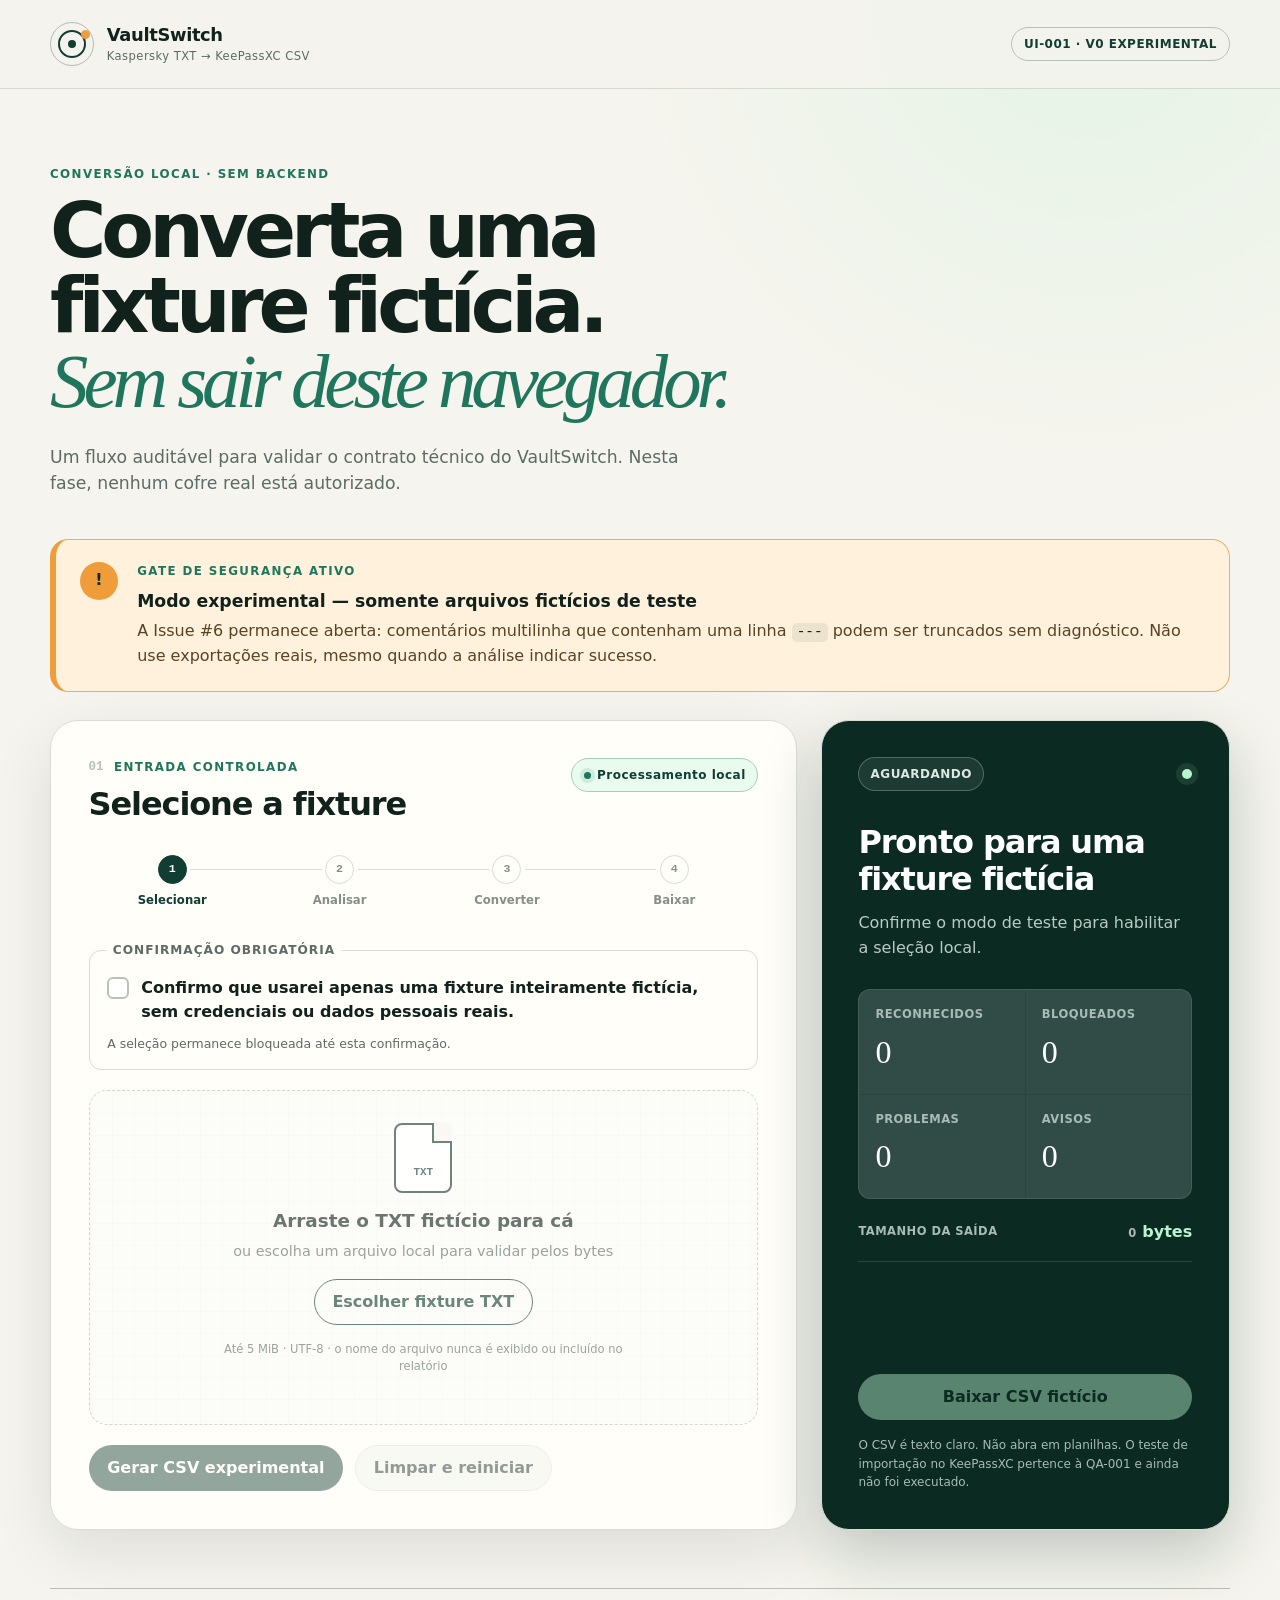
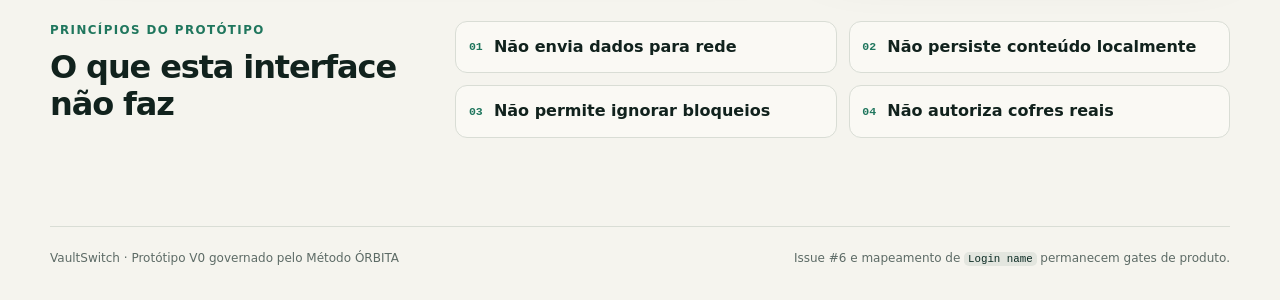
==== index.html @ 9b0e4381 "feat: implementa interface local experimental" ====
<!doctype html>
<html lang="pt-BR">
  <head>
    <meta charset="utf-8">
    <meta name="viewport" content="width=device-width, initial-scale=1">
    <meta
      http-equiv="Content-Security-Policy"
      content="default-src 'self'; script-src 'self'; style-src 'self'; connect-src 'none'; img-src 'none'; font-src 'none'; object-src 'none'; media-src 'none'; frame-src 'none'; base-uri 'none'; form-action 'none'"
    >
    <meta name="color-scheme" content="light">
    <title>VaultSwitch — conversão local experimental</title>
    <link rel="stylesheet" href="assets/css/style.css">
    <script defer src="assets/js/kaspersky-parser.js"></script>
    <script defer src="assets/js/keepassxc-csv.js"></script>
    <script defer src="assets/js/app.js"></script>
  </head>
  <body>
    <a class="skip-link" href="#conteudo">Ir para o conteúdo</a>

    <header class="site-header">
      <div class="header-inner">
        <a class="brand" href="#conteudo" aria-label="VaultSwitch, início">
          <span class="brand-mark" aria-hidden="true"><span></span></span>
          <span class="brand-copy">
            <strong>VaultSwitch</strong>
            <small>Kaspersky TXT → KeePassXC CSV</small>
          </span>
        </a>
        <span class="version-pill">UI-001 · V0 experimental</span>
      </div>
    </header>

    <main id="conteudo" class="page-shell">
      <section class="hero" aria-labelledby="page-title">
        <div class="eyebrow">Conversão local · sem backend</div>
        <h1 id="page-title">Converta uma fixture fictícia.<br><em>Sem sair deste navegador.</em></h1>
        <p>
          Um fluxo auditável para validar o contrato técnico do VaultSwitch. Nesta fase,
          nenhum cofre real está autorizado.
        </p>
      </section>

      <section class="critical-notice" aria-labelledby="critical-title">
        <div class="notice-icon" aria-hidden="true">!</div>
        <div>
          <p class="notice-kicker">Gate de segurança ativo</p>
          <h2 id="critical-title">Modo experimental — somente arquivos fictícios de teste</h2>
          <p>
            A Issue #6 permanece aberta: comentários multilinha que contenham uma linha
            <code>---</code> podem ser truncados sem diagnóstico. Não use exportações reais,
            mesmo quando a análise indicar sucesso.
          </p>
        </div>
      </section>

      <div class="workspace-grid">
        <section id="workflow-panel" class="panel workflow-panel" aria-labelledby="workflow-title" aria-busy="false">
          <div class="panel-heading">
            <div>
              <span class="section-number">01</span>
              <p class="panel-kicker">Entrada controlada</p>
              <h2 id="workflow-title">Selecione a fixture</h2>
            </div>
            <span class="local-chip"><span aria-hidden="true"></span>Processamento local</span>
          </div>

          <ol class="step-list" aria-label="Etapas do fluxo experimental">
            <li class="is-current"><span>1</span>Selecionar</li>
            <li><span>2</span>Analisar</li>
            <li><span>3</span>Converter</li>
            <li><span>4</span>Baixar</li>
          </ol>

          <fieldset class="consent-box">
            <legend>Confirmação obrigatória</legend>
            <label class="check-row" for="fictional-confirmation">
              <input id="fictional-confirmation" type="checkbox">
              <span class="custom-check" aria-hidden="true"></span>
              <span>
                Confirmo que usarei apenas uma fixture inteiramente fictícia,
                sem credenciais ou dados pessoais reais.
              </span>
            </label>
            <p id="consent-feedback" class="field-help" aria-live="polite">
              A seleção permanece bloqueada até esta confirmação.
            </p>
          </fieldset>

          <div id="drop-zone" class="drop-zone">
            <input
              id="source-file"
              class="visually-hidden"
              type="file"
              accept=".txt,text/plain"
              aria-describedby="file-help"
              disabled
            >
            <div class="file-glyph" aria-hidden="true"><span>TXT</span></div>
            <h3>Arraste o TXT fictício para cá</h3>
            <p>ou escolha um arquivo local para validar pelos bytes</p>
            <label class="button button-secondary" for="source-file">Escolher fixture TXT</label>
            <p id="file-help" class="field-help">
              Até 5 MiB · UTF-8 · o nome do arquivo nunca é exibido ou incluído no relatório
            </p>
          </div>

          <div class="action-row">
            <button id="convert-action" class="button button-primary" type="button" disabled>
              Gerar CSV experimental
            </button>
            <button id="reset-action" class="button button-quiet" type="button" disabled>
              Limpar e reiniciar
            </button>
          </div>
        </section>

        <aside class="panel status-panel" aria-labelledby="status-heading">
          <div class="status-topline">
            <span id="status-badge" class="status-badge status-idle">Aguardando</span>
            <span class="pulse" aria-hidden="true"></span>
          </div>
          <div class="status-copy" role="status" aria-live="polite" aria-atomic="true">
            <h2 id="status-heading">Pronto para uma fixture fictícia</h2>
            <p id="status-message">Confirme o modo de teste para habilitar a seleção local.</p>
          </div>

          <dl class="metrics" aria-label="Contagens estruturais seguras">
            <div>
              <dt>Reconhecidos</dt>
              <dd id="metric-recognized">0</dd>
            </div>
            <div>
              <dt>Bloqueados</dt>
              <dd id="metric-blocked">0</dd>
            </div>
            <div>
              <dt>Problemas</dt>
              <dd id="metric-problems">0</dd>
            </div>
            <div>
              <dt>Avisos</dt>
              <dd id="metric-warnings">0</dd>
            </div>
          </dl>

          <div class="output-summary">
            <span>Tamanho da saída</span>
            <strong><span id="metric-output">0</span> bytes</strong>
          </div>

          <a
            id="download-action"
            class="button button-download is-disabled"
            download="vaultswitch-fixture.csv"
            aria-disabled="true"
            tabindex="-1"
          >
            Baixar CSV fictício
          </a>
          <p class="download-warning">
            O CSV é texto claro. Não abra em planilhas. O teste de importação no KeePassXC
            pertence à QA-001 e ainda não foi executado.
          </p>
        </aside>
      </div>

      <section id="report-panel" class="panel report-panel" aria-labelledby="report-title" hidden>
        <div class="panel-heading report-heading">
          <div>
            <span class="section-number">02</span>
            <p class="panel-kicker">Diagnóstico por whitelist</p>
            <h2 id="report-title">Relatório técnico seguro</h2>
          </div>
          <span class="safe-chip">Sem valores do cofre</span>
        </div>

        <div class="report-grid">
          <div>
            <h3>Diagnósticos estruturais</h3>
            <ul id="diagnostic-list" class="diagnostic-list"></ul>
          </div>
          <div class="copy-area">
            <label for="report-text">Texto permitido para suporte</label>
            <textarea id="report-text" rows="12" readonly spellcheck="false"></textarea>
            <button id="copy-report-action" class="button button-secondary" type="button" disabled>
              Copiar relatório seguro
            </button>
            <p id="copy-feedback" class="field-help" aria-live="polite"></p>
            <p class="manual-copy-hint">
              Se a cópia automática falhar em <code>file://</code>, o texto será selecionado
              para você copiar manualmente.
            </p>
          </div>
        </div>
      </section>

      <section class="security-strip" aria-labelledby="security-title">
        <div>
          <p class="panel-kicker">Princípios do protótipo</p>
          <h2 id="security-title">O que esta interface não faz</h2>
        </div>
        <ul>
          <li><span aria-hidden="true">01</span>Não envia dados para rede</li>
          <li><span aria-hidden="true">02</span>Não persiste conteúdo localmente</li>
          <li><span aria-hidden="true">03</span>Não permite ignorar bloqueios</li>
          <li><span aria-hidden="true">04</span>Não autoriza cofres reais</li>
        </ul>
      </section>
    </main>

    <footer class="site-footer">
      <p>VaultSwitch · Protótipo V0 governado pelo Método ÓRBITA</p>
      <p>Issue #6 e mapeamento de <code>Login name</code> permanecem gates de produto.</p>
    </footer>
  </body>
</html>
---- assets/css/style.css ----
:root {
  --ink: #11221d;
  --muted: #5d6b66;
  --paper: #f5f4ee;
  --surface: #fffef9;
  --line: #d9ddd5;
  --line-strong: #b9c2b9;
  --forest: #123d32;
  --forest-deep: #0a2a22;
  --mint: #b9f3d0;
  --mint-strong: #1f765d;
  --amber: #ef9d3a;
  --amber-soft: #fff1dc;
  --danger: #ae3f32;
  --danger-soft: #fff0ed;
  --shadow: 0 20px 60px rgba(17, 34, 29, 0.1);
  --radius-lg: 28px;
  --radius-md: 18px;
  --radius-sm: 12px;
  color-scheme: light;
  font-family: "Segoe UI", Inter, system-ui, -apple-system, BlinkMacSystemFont, sans-serif;
  font-synthesis: none;
}

* {
  box-sizing: border-box;
}

html {
  min-width: 320px;
  scroll-behavior: smooth;
}

body {
  margin: 0;
  min-width: 320px;
  background:
    radial-gradient(circle at 85% 0%, rgba(185, 243, 208, 0.28), transparent 28rem),
    var(--paper);
  color: var(--ink);
  line-height: 1.55;
}

button,
input,
textarea {
  font: inherit;
}

button,
label,
a {
  -webkit-tap-highlight-color: transparent;
}

code {
  border-radius: 5px;
  background: rgba(18, 61, 50, 0.08);
  padding: 0.1em 0.35em;
  color: var(--forest-deep);
  font-family: "Cascadia Mono", Consolas, monospace;
  font-size: 0.9em;
}

.skip-link {
  position: fixed;
  top: 0.75rem;
  left: 0.75rem;
  z-index: 100;
  transform: translateY(-180%);
  border-radius: 8px;
  background: var(--ink);
  padding: 0.65rem 1rem;
  color: white;
}

.skip-link:focus {
  transform: translateY(0);
}

:focus-visible {
  outline: 3px solid var(--amber);
  outline-offset: 3px;
}

.site-header {
  border-bottom: 1px solid rgba(18, 61, 50, 0.14);
  background: rgba(245, 244, 238, 0.92);
}

.header-inner,
.page-shell,
.site-footer {
  width: min(1180px, calc(100% - 48px));
  margin-inline: auto;
}

.header-inner {
  display: flex;
  min-height: 88px;
  align-items: center;
  justify-content: space-between;
  gap: 1.5rem;
}

.brand {
  display: inline-flex;
  align-items: center;
  gap: 0.8rem;
  color: inherit;
  text-decoration: none;
}

.brand-mark {
  position: relative;
  display: grid;
  width: 44px;
  height: 44px;
  place-items: center;
  border: 1px solid rgba(18, 61, 50, 0.3);
  border-radius: 50%;
}

.brand-mark::before,
.brand-mark::after {
  position: absolute;
  content: "";
  border: 2px solid var(--forest);
  border-radius: 50%;
}

.brand-mark::before {
  width: 24px;
  height: 24px;
}

.brand-mark::after {
  width: 5px;
  height: 5px;
  transform: translate(13px, -10px);
  background: var(--amber);
  border-color: var(--amber);
}

.brand-mark span {
  width: 8px;
  height: 8px;
  border-radius: 50%;
  background: var(--forest);
}

.brand-copy {
  display: grid;
  line-height: 1.15;
}

.brand-copy strong {
  font-size: 1.12rem;
  letter-spacing: -0.02em;
}

.brand-copy small {
  margin-top: 0.25rem;
  color: var(--muted);
  font-size: 0.72rem;
  letter-spacing: 0.04em;
}

.version-pill,
.local-chip,
.safe-chip,
.status-badge {
  display: inline-flex;
  align-items: center;
  width: fit-content;
  border-radius: 999px;
  font-size: 0.75rem;
  font-weight: 700;
  letter-spacing: 0.04em;
}

.version-pill {
  border: 1px solid var(--line-strong);
  padding: 0.45rem 0.75rem;
  color: var(--forest);
  text-transform: uppercase;
}

.page-shell {
  padding-block: 76px 88px;
}

.hero {
  max-width: 820px;
  margin-bottom: 42px;
}

.eyebrow,
.panel-kicker,
.notice-kicker {
  margin: 0 0 0.6rem;
  color: var(--mint-strong);
  font-size: 0.74rem;
  font-weight: 800;
  letter-spacing: 0.12em;
  text-transform: uppercase;
}

.hero h1 {
  margin: 0;
  font-size: clamp(2.65rem, 6vw, 5.3rem);
  font-weight: 650;
  letter-spacing: -0.065em;
  line-height: 0.98;
}

.hero h1 em {
  color: var(--mint-strong);
  font-family: Georgia, "Times New Roman", serif;
  font-weight: 400;
}

.hero > p {
  max-width: 660px;
  margin: 1.5rem 0 0;
  color: var(--muted);
  font-size: 1.08rem;
}

.critical-notice {
  display: grid;
  grid-template-columns: auto 1fr;
  gap: 1.2rem;
  align-items: start;
  margin-bottom: 28px;
  border: 1px solid #e3b16d;
  border-left: 6px solid var(--amber);
  border-radius: var(--radius-md);
  background: var(--amber-soft);
  padding: 1.35rem 1.5rem;
}

.notice-icon {
  display: grid;
  width: 38px;
  height: 38px;
  place-items: center;
  border-radius: 50%;
  background: var(--amber);
  color: var(--forest-deep);
  font-weight: 900;
}

.critical-notice h2 {
  margin: 0;
  font-size: 1.08rem;
  line-height: 1.3;
}

.critical-notice p:last-child {
  margin: 0.45rem 0 0;
  color: #594327;
}

.workspace-grid {
  display: grid;
  grid-template-columns: minmax(0, 1.55fr) minmax(320px, 0.85fr);
  gap: 24px;
  align-items: stretch;
}

.panel {
  border: 1px solid var(--line);
  border-radius: var(--radius-lg);
  background: var(--surface);
  box-shadow: var(--shadow);
}

.workflow-panel,
.report-panel {
  padding: clamp(1.4rem, 4vw, 2.35rem);
}

.panel-heading {
  display: flex;
  align-items: start;
  justify-content: space-between;
  gap: 1rem;
}

.section-number {
  float: left;
  margin-right: 0.65rem;
  color: var(--line-strong);
  font-family: "Cascadia Mono", Consolas, monospace;
  font-size: 0.78rem;
  font-weight: 700;
}

.panel-heading h2,
.status-panel h2,
.security-strip h2 {
  margin: 0;
  font-size: clamp(1.45rem, 3vw, 2rem);
  letter-spacing: -0.035em;
  line-height: 1.15;
}

.local-chip,
.safe-chip {
  flex: 0 0 auto;
  border: 1px solid #a4cfb5;
  background: #e9faef;
  padding: 0.42rem 0.7rem;
  color: var(--forest);
}

.local-chip span {
  width: 7px;
  height: 7px;
  margin-right: 0.4rem;
  border-radius: 50%;
  background: var(--mint-strong);
  box-shadow: 0 0 0 4px rgba(31, 118, 93, 0.12);
}

.step-list {
  display: grid;
  grid-template-columns: repeat(4, 1fr);
  margin: 2rem 0;
  padding: 0;
  counter-reset: steps;
  list-style: none;
}

.step-list li {
  position: relative;
  display: grid;
  gap: 0.42rem;
  color: #839089;
  font-size: 0.73rem;
  font-weight: 700;
  text-align: center;
}

.step-list li:not(:last-child)::after {
  position: absolute;
  top: 14px;
  left: calc(50% + 18px);
  width: calc(100% - 36px);
  height: 1px;
  background: var(--line);
  content: "";
}

.step-list span {
  z-index: 1;
  display: grid;
  width: 29px;
  height: 29px;
  margin-inline: auto;
  place-items: center;
  border: 1px solid var(--line);
  border-radius: 50%;
  background: var(--surface);
  font-family: "Cascadia Mono", Consolas, monospace;
}

.step-list .is-current {
  color: var(--forest);
}

.step-list .is-current span {
  border-color: var(--forest);
  background: var(--forest);
  color: white;
}

.consent-box {
  margin: 0 0 1.25rem;
  border: 1px solid var(--line);
  border-radius: var(--radius-sm);
  padding: 1rem 1.1rem;
}

.consent-box legend {
  padding-inline: 0.35rem;
  color: var(--muted);
  font-size: 0.76rem;
  font-weight: 800;
  letter-spacing: 0.08em;
  text-transform: uppercase;
}

.check-row {
  display: grid;
  grid-template-columns: auto 1fr;
  gap: 0.75rem;
  align-items: start;
  cursor: pointer;
  font-weight: 650;
}

.check-row input {
  position: absolute;
  width: 1px;
  height: 1px;
  overflow: hidden;
  opacity: 0;
}

.custom-check {
  display: grid;
  width: 22px;
  height: 22px;
  margin-top: 0.1rem;
  place-items: center;
  border: 2px solid var(--line-strong);
  border-radius: 6px;
  background: white;
}

.check-row input:checked + .custom-check {
  border-color: var(--forest);
  background: var(--forest);
}

.check-row input:checked + .custom-check::after {
  width: 8px;
  height: 4px;
  transform: translateY(-1px) rotate(-45deg);
  border-bottom: 2px solid white;
  border-left: 2px solid white;
  content: "";
}

.check-row input:focus-visible + .custom-check {
  outline: 3px solid var(--amber);
  outline-offset: 3px;
}

.field-help {
  margin: 0.55rem 0 0;
  color: var(--muted);
  font-size: 0.78rem;
}

.drop-zone {
  display: grid;
  min-height: 285px;
  place-items: center;
  align-content: center;
  border: 1.5px dashed var(--line-strong);
  border-radius: var(--radius-md);
  background:
    linear-gradient(rgba(18, 61, 50, 0.025) 1px, transparent 1px),
    linear-gradient(90deg, rgba(18, 61, 50, 0.025) 1px, transparent 1px),
    #fbfcf8;
  background-size: 22px 22px;
  padding: 2rem;
  text-align: center;
  transition: border-color 160ms ease, background-color 160ms ease, transform 160ms ease;
}

.drop-zone:not(.is-enabled) {
  opacity: 0.62;
}

.drop-zone.is-enabled {
  border-color: #77a98d;
}

.drop-zone.is-dragging {
  transform: translateY(-2px);
  border-color: var(--mint-strong);
  background-color: #edfbf2;
}

.drop-zone h3 {
  margin: 0.85rem 0 0;
  font-size: 1.15rem;
}

.drop-zone > p {
  margin: 0.3rem 0 1rem;
  color: var(--muted);
  font-size: 0.9rem;
}

.drop-zone .field-help {
  max-width: 440px;
  margin-top: 1rem;
  font-size: 0.72rem;
}

.file-glyph {
  position: relative;
  display: grid;
  width: 58px;
  height: 70px;
  place-items: end center;
  border: 2px solid var(--forest);
  border-radius: 8px;
  background: white;
  padding-bottom: 0.65rem;
  color: var(--forest);
  font-family: "Cascadia Mono", Consolas, monospace;
  font-size: 0.68rem;
  font-weight: 800;
}

.file-glyph::before {
  position: absolute;
  top: -2px;
  right: -2px;
  width: 18px;
  height: 18px;
  border-bottom: 2px solid var(--forest);
  border-left: 2px solid var(--forest);
  background: var(--paper);
  content: "";
}

.action-row {
  display: flex;
  flex-wrap: wrap;
  gap: 0.75rem;
  margin-top: 1.25rem;
}

.button {
  display: inline-flex;
  min-height: 46px;
  align-items: center;
  justify-content: center;
  border: 1px solid transparent;
  border-radius: 999px;
  padding: 0.72rem 1.1rem;
  font-weight: 750;
  line-height: 1;
  text-align: center;
  text-decoration: none;
  cursor: pointer;
  transition: transform 140ms ease, background-color 140ms ease, border-color 140ms ease;
}

.button:hover:not(:disabled):not(.is-disabled) {
  transform: translateY(-1px);
}

.button:disabled,
.button.is-disabled {
  cursor: not-allowed;
  opacity: 0.45;
}

.button-primary {
  background: var(--forest);
  color: white;
}

.button-secondary {
  border-color: var(--forest);
  background: transparent;
  color: var(--forest);
}

.button-quiet {
  border-color: var(--line);
  background: #f2f4ef;
  color: var(--ink);
}

.status-panel {
  display: flex;
  min-height: 100%;
  flex-direction: column;
  overflow: hidden;
  background: var(--forest-deep);
  padding: clamp(1.5rem, 4vw, 2.3rem);
  color: white;
  box-shadow: 0 24px 60px rgba(10, 42, 34, 0.22);
}

.status-topline {
  display: flex;
  align-items: center;
  justify-content: space-between;
  gap: 1rem;
}

.status-badge {
  border: 1px solid rgba(255, 255, 255, 0.24);
  background: rgba(255, 255, 255, 0.08);
  padding: 0.4rem 0.7rem;
  color: #dce9e3;
  text-transform: uppercase;
}

.status-reading,
.status-parsed,
.status-ready {
  border-color: rgba(185, 243, 208, 0.44);
  background: rgba(185, 243, 208, 0.12);
  color: var(--mint);
}

.status-blocked {
  border-color: rgba(255, 189, 177, 0.5);
  background: rgba(174, 63, 50, 0.28);
  color: #ffd2ca;
}

.pulse {
  width: 10px;
  height: 10px;
  border-radius: 50%;
  background: var(--mint);
  box-shadow: 0 0 0 6px rgba(185, 243, 208, 0.1);
}

.status-copy {
  margin: 2.1rem 0 1.8rem;
}

.status-copy h2 {
  color: white;
}

.status-copy p {
  margin: 0.8rem 0 0;
  color: #b9cbc4;
}

.metrics {
  display: grid;
  grid-template-columns: repeat(2, 1fr);
  gap: 1px;
  overflow: hidden;
  margin: 0;
  border: 1px solid rgba(255, 255, 255, 0.13);
  border-radius: var(--radius-sm);
  background: rgba(255, 255, 255, 0.13);
}

.metrics > div {
  background: rgba(255, 255, 255, 0.04);
  padding: 1rem;
}

.metrics dt,
.output-summary span {
  color: #a8bbb4;
  font-size: 0.72rem;
  font-weight: 700;
  letter-spacing: 0.04em;
  text-transform: uppercase;
}

.metrics dd {
  margin: 0.25rem 0 0;
  font-family: Georgia, "Times New Roman", serif;
  font-size: 2rem;
}

.output-summary {
  display: flex;
  align-items: center;
  justify-content: space-between;
  gap: 1rem;
  margin: 1rem 0 1.4rem;
  border-bottom: 1px solid rgba(255, 255, 255, 0.13);
  padding: 0.3rem 0 1rem;
}

.output-summary strong {
  color: var(--mint);
}

.button-download {
  width: 100%;
  margin-top: auto;
  background: var(--mint);
  color: var(--forest-deep);
}

.download-warning {
  margin: 1rem 0 0;
  color: #a8bbb4;
  font-size: 0.75rem;
}

.report-panel {
  margin-top: 24px;
}

.report-panel[hidden] {
  display: none;
}

.report-heading {
  border-bottom: 1px solid var(--line);
  padding-bottom: 1.4rem;
}

.report-grid {
  display: grid;
  grid-template-columns: minmax(0, 0.9fr) minmax(360px, 1.1fr);
  gap: 2rem;
  padding-top: 1.5rem;
}

.report-grid h3,
.copy-area label {
  display: block;
  margin: 0 0 0.9rem;
  font-size: 0.85rem;
  font-weight: 800;
  letter-spacing: 0.04em;
  text-transform: uppercase;
}

.diagnostic-list {
  display: grid;
  gap: 0.65rem;
  margin: 0;
  padding: 0;
  list-style: none;
}

.diagnostic-item {
  display: grid;
  gap: 0.35rem;
  border-left: 3px solid var(--line-strong);
  background: #f3f5f1;
  padding: 0.8rem 0.9rem;
  font-size: 0.82rem;
}

.diagnostic-item code {
  width: fit-content;
  font-weight: 800;
}

.diagnostic-error {
  border-left-color: var(--danger);
  background: var(--danger-soft);
}

.diagnostic-warning {
  border-left-color: var(--amber);
  background: var(--amber-soft);
}

.copy-area textarea {
  display: block;
  width: 100%;
  resize: vertical;
  border: 1px solid var(--line-strong);
  border-radius: var(--radius-sm);
  background: #f7f8f5;
  padding: 1rem;
  color: var(--ink);
  font-family: "Cascadia Mono", Consolas, monospace;
  font-size: 0.78rem;
  line-height: 1.5;
}

.copy-area .button {
  margin-top: 0.9rem;
}

.manual-copy-hint {
  margin: 0.8rem 0 0;
  color: var(--muted);
  font-size: 0.76rem;
}

.security-strip {
  display: grid;
  grid-template-columns: minmax(220px, 0.65fr) minmax(0, 1.35fr);
  gap: 2rem;
  align-items: start;
  margin-top: 58px;
  border-top: 1px solid var(--line-strong);
  padding-top: 2rem;
}

.security-strip ul {
  display: grid;
  grid-template-columns: repeat(2, 1fr);
  gap: 0.75rem;
  margin: 0;
  padding: 0;
  list-style: none;
}

.security-strip li {
  display: flex;
  align-items: center;
  gap: 0.7rem;
  border: 1px solid var(--line);
  border-radius: var(--radius-sm);
  background: rgba(255, 254, 249, 0.55);
  padding: 0.8rem;
  font-weight: 650;
}

.security-strip li span {
  color: var(--mint-strong);
  font-family: "Cascadia Mono", Consolas, monospace;
  font-size: 0.72rem;
  font-weight: 800;
}

.site-footer {
  display: flex;
  justify-content: space-between;
  gap: 1.5rem;
  border-top: 1px solid var(--line);
  padding-block: 1.4rem 2rem;
  color: var(--muted);
  font-size: 0.75rem;
}

.site-footer p {
  margin: 0;
}

.visually-hidden {
  position: absolute !important;
  width: 1px !important;
  height: 1px !important;
  overflow: hidden !important;
  clip: rect(0 0 0 0) !important;
  clip-path: inset(50%) !important;
  white-space: nowrap !important;
}

@media (max-width: 900px) {
  .workspace-grid,
  .report-grid,
  .security-strip {
    grid-template-columns: 1fr;
  }

  .status-panel {
    min-height: 520px;
  }

  .security-strip ul {
    grid-template-columns: repeat(2, 1fr);
  }
}

@media (max-width: 600px) {
  .header-inner,
  .page-shell,
  .site-footer {
    width: min(100% - 28px, 1180px);
  }

  .header-inner {
    min-height: 76px;
  }

  .brand-copy small,
  .version-pill {
    display: none;
  }

  .page-shell {
    padding-block: 48px 64px;
  }

  .hero h1 {
    font-size: clamp(2.5rem, 13vw, 4rem);
  }

  .critical-notice {
    grid-template-columns: 1fr;
    padding: 1.15rem;
  }

  .notice-icon {
    width: 32px;
    height: 32px;
  }

  .workflow-panel,
  .status-panel,
  .report-panel {
    border-radius: 20px;
    padding: 1.25rem;
  }

  .panel-heading,
  .site-footer {
    align-items: flex-start;
    flex-direction: column;
  }

  .local-chip,
  .safe-chip {
    margin-left: 1.8rem;
  }

  .step-list li {
    font-size: 0.65rem;
  }

  .step-list li:not(:last-child)::after {
    left: calc(50% + 15px);
    width: calc(100% - 30px);
  }

  .drop-zone {
    min-height: 250px;
    padding: 1.25rem;
  }

  .action-row,
  .action-row .button,
  .copy-area .button {
    width: 100%;
  }

  .security-strip ul {
    grid-template-columns: 1fr;
  }

  .site-footer {
    display: flex;
  }
}

@media (prefers-reduced-motion: reduce) {
  *,
  *::before,
  *::after {
    scroll-behavior: auto !important;
    transition-duration: 0.01ms !important;
  }
}
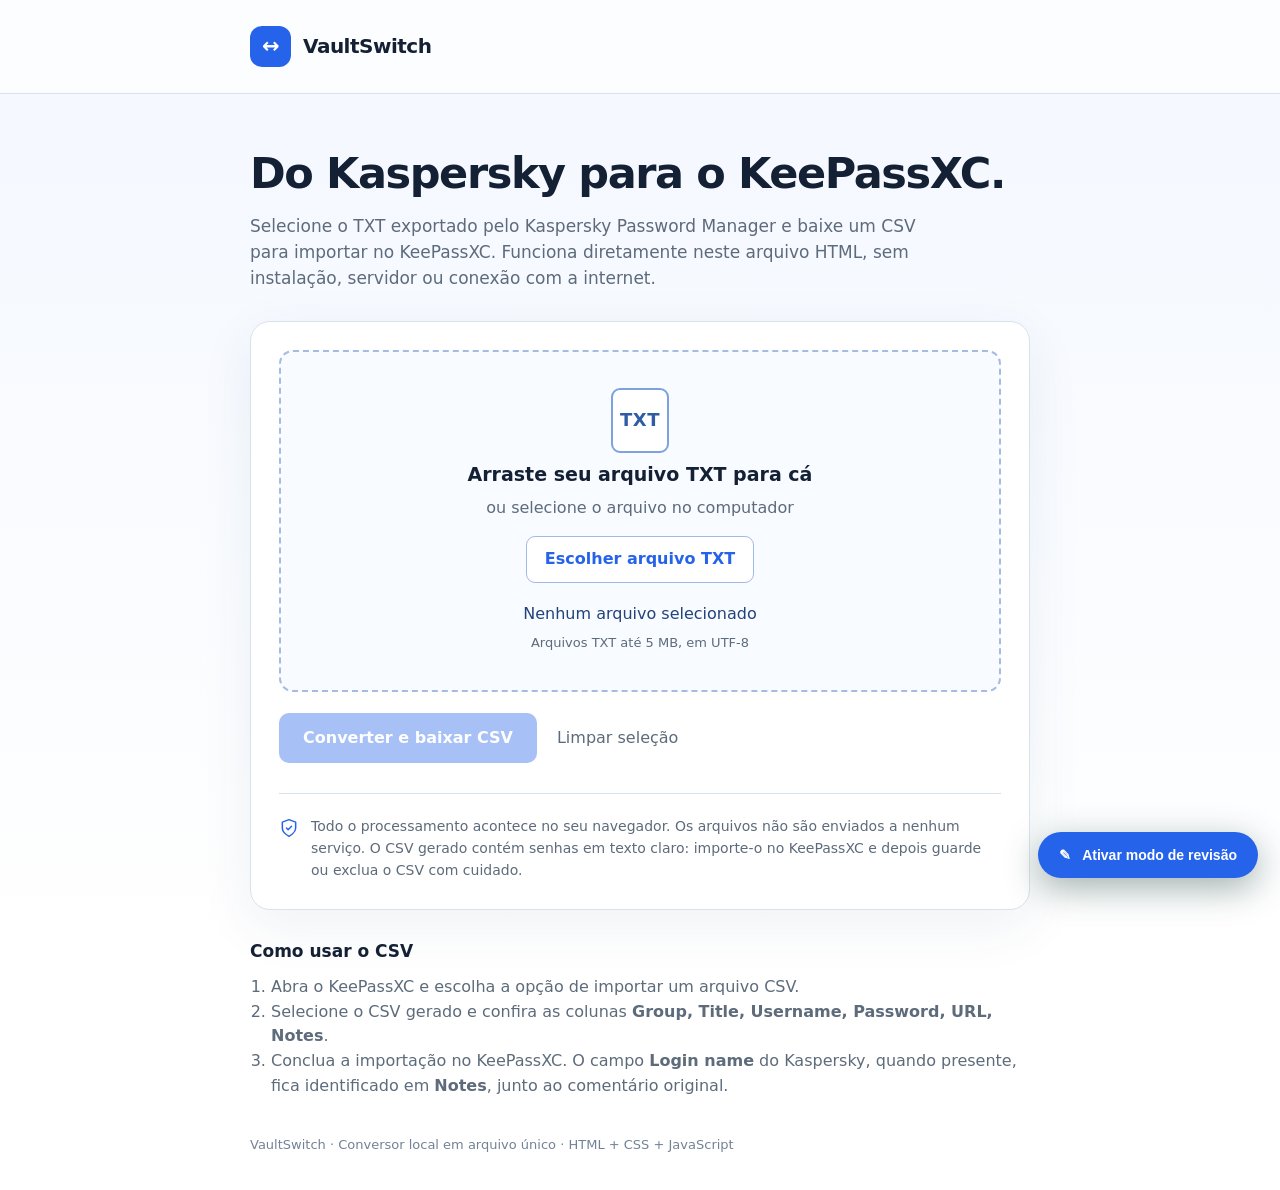
==== commit dfdbc1ae: "preview: VaultSwitch standalone com módulo de revisão visual REV-004.5" ====
--- a/index.html
+++ b/index.html
@@ -1,216 +1,1323 @@
 <!doctype html>
 <html lang="pt-BR">
-  <head>
-    <meta charset="utf-8">
-    <meta name="viewport" content="width=device-width, initial-scale=1">
-    <meta
-      http-equiv="Content-Security-Policy"
-      content="default-src 'self'; script-src 'self'; style-src 'self'; connect-src 'none'; img-src 'none'; font-src 'none'; object-src 'none'; media-src 'none'; frame-src 'none'; base-uri 'none'; form-action 'none'"
-    >
-    <meta name="color-scheme" content="light">
-    <title>VaultSwitch — conversão local experimental</title>
-    <link rel="stylesheet" href="assets/css/style.css">
-    <script defer src="assets/js/kaspersky-parser.js"></script>
-    <script defer src="assets/js/keepassxc-csv.js"></script>
-    <script defer src="assets/js/app.js"></script>
-  </head>
-  <body>
-    <a class="skip-link" href="#conteudo">Ir para o conteúdo</a>
-
-    <header class="site-header">
-      <div class="header-inner">
-        <a class="brand" href="#conteudo" aria-label="VaultSwitch, início">
-          <span class="brand-mark" aria-hidden="true"><span></span></span>
-          <span class="brand-copy">
-            <strong>VaultSwitch</strong>
-            <small>Kaspersky TXT → KeePassXC CSV</small>
-          </span>
-        </a>
-        <span class="version-pill">UI-001 · V0 experimental</span>
-      </div>
-    </header>
-
-    <main id="conteudo" class="page-shell">
-      <section class="hero" aria-labelledby="page-title">
-        <div class="eyebrow">Conversão local · sem backend</div>
-        <h1 id="page-title">Converta uma fixture fictícia.<br><em>Sem sair deste navegador.</em></h1>
-        <p>
-          Um fluxo auditável para validar o contrato técnico do VaultSwitch. Nesta fase,
-          nenhum cofre real está autorizado.
-        </p>
-      </section>
-
-      <section class="critical-notice" aria-labelledby="critical-title">
-        <div class="notice-icon" aria-hidden="true">!</div>
-        <div>
-          <p class="notice-kicker">Gate de segurança ativo</p>
-          <h2 id="critical-title">Modo experimental — somente arquivos fictícios de teste</h2>
-          <p>
-            A Issue #6 permanece aberta: comentários multilinha que contenham uma linha
-            <code>---</code> podem ser truncados sem diagnóstico. Não use exportações reais,
-            mesmo quando a análise indicar sucesso.
-          </p>
-        </div>
-      </section>
-
-      <div class="workspace-grid">
-        <section id="workflow-panel" class="panel workflow-panel" aria-labelledby="workflow-title" aria-busy="false">
-          <div class="panel-heading">
-            <div>
-              <span class="section-number">01</span>
-              <p class="panel-kicker">Entrada controlada</p>
-              <h2 id="workflow-title">Selecione a fixture</h2>
-            </div>
-            <span class="local-chip"><span aria-hidden="true"></span>Processamento local</span>
-          </div>
-
-          <ol class="step-list" aria-label="Etapas do fluxo experimental">
-            <li class="is-current"><span>1</span>Selecionar</li>
-            <li><span>2</span>Analisar</li>
-            <li><span>3</span>Converter</li>
-            <li><span>4</span>Baixar</li>
-          </ol>
-
-          <fieldset class="consent-box">
-            <legend>Confirmação obrigatória</legend>
-            <label class="check-row" for="fictional-confirmation">
-              <input id="fictional-confirmation" type="checkbox">
-              <span class="custom-check" aria-hidden="true"></span>
-              <span>
-                Confirmo que usarei apenas uma fixture inteiramente fictícia,
-                sem credenciais ou dados pessoais reais.
-              </span>
-            </label>
-            <p id="consent-feedback" class="field-help" aria-live="polite">
-              A seleção permanece bloqueada até esta confirmação.
-            </p>
-          </fieldset>
-
-          <div id="drop-zone" class="drop-zone">
-            <input
-              id="source-file"
-              class="visually-hidden"
-              type="file"
-              accept=".txt,text/plain"
-              aria-describedby="file-help"
-              disabled
-            >
-            <div class="file-glyph" aria-hidden="true"><span>TXT</span></div>
-            <h3>Arraste o TXT fictício para cá</h3>
-            <p>ou escolha um arquivo local para validar pelos bytes</p>
-            <label class="button button-secondary" for="source-file">Escolher fixture TXT</label>
-            <p id="file-help" class="field-help">
-              Até 5 MiB · UTF-8 · o nome do arquivo nunca é exibido ou incluído no relatório
-            </p>
-          </div>
-
-          <div class="action-row">
-            <button id="convert-action" class="button button-primary" type="button" disabled>
-              Gerar CSV experimental
-            </button>
-            <button id="reset-action" class="button button-quiet" type="button" disabled>
-              Limpar e reiniciar
-            </button>
-          </div>
-        </section>
-
-        <aside class="panel status-panel" aria-labelledby="status-heading">
-          <div class="status-topline">
-            <span id="status-badge" class="status-badge status-idle">Aguardando</span>
-            <span class="pulse" aria-hidden="true"></span>
-          </div>
-          <div class="status-copy" role="status" aria-live="polite" aria-atomic="true">
-            <h2 id="status-heading">Pronto para uma fixture fictícia</h2>
-            <p id="status-message">Confirme o modo de teste para habilitar a seleção local.</p>
-          </div>
-
-          <dl class="metrics" aria-label="Contagens estruturais seguras">
-            <div>
-              <dt>Reconhecidos</dt>
-              <dd id="metric-recognized">0</dd>
-            </div>
-            <div>
-              <dt>Bloqueados</dt>
-              <dd id="metric-blocked">0</dd>
-            </div>
-            <div>
-              <dt>Problemas</dt>
-              <dd id="metric-problems">0</dd>
-            </div>
-            <div>
-              <dt>Avisos</dt>
-              <dd id="metric-warnings">0</dd>
-            </div>
-          </dl>
-
-          <div class="output-summary">
-            <span>Tamanho da saída</span>
-            <strong><span id="metric-output">0</span> bytes</strong>
-          </div>
-
-          <a
-            id="download-action"
-            class="button button-download is-disabled"
-            download="vaultswitch-fixture.csv"
-            aria-disabled="true"
-            tabindex="-1"
-          >
-            Baixar CSV fictício
-          </a>
-          <p class="download-warning">
-            O CSV é texto claro. Não abra em planilhas. O teste de importação no KeePassXC
-            pertence à QA-001 e ainda não foi executado.
-          </p>
-        </aside>
-      </div>
-
-      <section id="report-panel" class="panel report-panel" aria-labelledby="report-title" hidden>
-        <div class="panel-heading report-heading">
-          <div>
-            <span class="section-number">02</span>
-            <p class="panel-kicker">Diagnóstico por whitelist</p>
-            <h2 id="report-title">Relatório técnico seguro</h2>
-          </div>
-          <span class="safe-chip">Sem valores do cofre</span>
-        </div>
-
-        <div class="report-grid">
-          <div>
-            <h3>Diagnósticos estruturais</h3>
-            <ul id="diagnostic-list" class="diagnostic-list"></ul>
-          </div>
-          <div class="copy-area">
-            <label for="report-text">Texto permitido para suporte</label>
-            <textarea id="report-text" rows="12" readonly spellcheck="false"></textarea>
-            <button id="copy-report-action" class="button button-secondary" type="button" disabled>
-              Copiar relatório seguro
-            </button>
-            <p id="copy-feedback" class="field-help" aria-live="polite"></p>
-            <p class="manual-copy-hint">
-              Se a cópia automática falhar em <code>file://</code>, o texto será selecionado
-              para você copiar manualmente.
-            </p>
-          </div>
-        </div>
-      </section>
-
-      <section class="security-strip" aria-labelledby="security-title">
-        <div>
-          <p class="panel-kicker">Princípios do protótipo</p>
-          <h2 id="security-title">O que esta interface não faz</h2>
-        </div>
-        <ul>
-          <li><span aria-hidden="true">01</span>Não envia dados para rede</li>
-          <li><span aria-hidden="true">02</span>Não persiste conteúdo localmente</li>
-          <li><span aria-hidden="true">03</span>Não permite ignorar bloqueios</li>
-          <li><span aria-hidden="true">04</span>Não autoriza cofres reais</li>
-        </ul>
-      </section>
-    </main>
-
-    <footer class="site-footer">
-      <p>VaultSwitch · Protótipo V0 governado pelo Método ÓRBITA</p>
-      <p>Issue #6 e mapeamento de <code>Login name</code> permanecem gates de produto.</p>
-    </footer>
-  </body>
-</html>
+<head>
+<meta charset="UTF-8">
+<meta name="viewport" content="width=device-width,initial-scale=1">
+<title>VaultSwitch — Kaspersky TXT para KeePassXC CSV</title>
+<meta name="description" content="Converta localmente um arquivo TXT do Kaspersky Password Manager em CSV para KeePassXC.">
+<style>
+:root{color-scheme:light;--ink:#142034;--muted:#5d6b7b;--edge:#d8e2ec;--accent:#2563eb;--soft:#eff6ff;--bg:#f5f8fc;--ok:#147d4d;--error:#b42318}
+*{box-sizing:border-box}
+body{margin:0;background:linear-gradient(180deg,#f3f7ff 0%,#fff 80%);font:16px/1.55 system-ui,-apple-system,Segoe UI,Roboto,Arial,sans-serif;color:var(--ink);min-height:100vh}
+.wrap{width:min(780px,calc(100% - 36px));margin:auto}
+header{padding:26px 0;border-bottom:1px solid var(--edge);background:rgba(255,255,255,.75)}
+.brand{display:flex;align-items:center;gap:12px;font-size:20px;font-weight:780;letter-spacing:-.5px}
+.logo{display:grid;place-items:center;background:var(--accent);color:white;border-radius:12px;width:41px;height:41px;font-size:21px}
+main{padding:55px 0 36px}
+h1{font-size:clamp(30px,5vw,43px);letter-spacing:-1.4px;line-height:1.13;margin:0 0 15px}
+.lead{color:var(--muted);font-size:17px;max-width:680px;margin:0 0 29px}
+.card{border:1px solid var(--edge);background:#fff;border-radius:20px;box-shadow:0 16px 55px #1e426012;padding:28px}
+.drop{border:2px dashed #a5bce0;border-radius:14px;background:#f8fbff;display:grid;place-items:center;gap:7px;padding:36px 20px;text-align:center;transition:.15s}
+.drop.drag{background:#e9f2ff;border-color:var(--accent)}
+.drop-icon{display:grid;place-items:center;width:58px;height:65px;border:2px solid #7da2dd;border-radius:9px;font-size:18px;font-weight:800;color:#2e5da6;letter-spacing:.5px;background:white}
+.drop strong{font-size:19px}
+.muted,.small{color:var(--muted)}.small{font-size:13px}
+.file-button{display:inline-flex;align-items:center;justify-content:center;border-radius:9px;background:white;color:var(--accent);border:1px solid #9fbbe5;font-weight:700;cursor:pointer;padding:10px 18px;margin-top:8px}
+.file-button:hover{background:var(--soft)}
+input[type=file]{position:absolute;width:1px;height:1px;overflow:hidden;opacity:0;pointer-events:none}
+.file-button:focus-within{outline:3px solid #96baff;outline-offset:2px}
+.file-name{max-width:100%;overflow-wrap:anywhere;color:#23427c;margin:12px 0 0}
+.controls{display:flex;gap:12px;flex-wrap:wrap;align-items:center;margin-top:21px}
+.primary{border:0;cursor:pointer;padding:13px 24px;border-radius:10px;background:var(--accent);color:#fff;font:inherit;font-weight:720}
+.primary:not(:disabled):hover{background:#174dc2}
+.primary:disabled{cursor:not-allowed;opacity:.4}
+.link-button{border:0;background:none;padding:8px;color:var(--muted);font:inherit;cursor:pointer}
+.link-button:hover{text-decoration:underline}
+.status{margin-top:20px;border-radius:12px;padding:14px 17px;background:#f0f5fa;line-height:1.6}
+.status.ok{background:#eaf8f0;color:#11603c}
+.status.bad{background:#fff1f0;color:#9c241a}
+.status[hidden],.details[hidden]{display:none}
+.details{margin-top:14px;padding:16px;background:#fafcff;border:1px solid var(--edge);border-radius:12px}
+.details p{margin:0}.details ul{margin:7px 0 0;padding-left:22px}
+hr{border:0;border-top:1px solid var(--edge);margin:30px 0 22px}
+.info{display:flex;gap:12px;align-items:flex-start;color:var(--muted);font-size:14px}
+.info svg{flex:none;margin-top:2px}
+h2{font-size:17px;margin:0 0 8px}
+.steps{margin:10px 0 0;padding-left:21px;color:var(--muted)}
+footer{color:#738296;font-size:13px;padding:0 0 35px}
+button:focus-visible,.file-button:focus-visible{outline:3px solid #96baff;outline-offset:2px}
+@media(max-width:560px){header{padding:18px 0}main{padding:32px 0}.card{padding:17px;border-radius:15px}.drop{padding:26px 12px}.controls{display:grid}.primary,.link-button{width:100%}}
+</style>
+<link rel="stylesheet" href="_review/technolife-review.css">
+<script defer src="_review/technolife-review.js" data-project="VAULTSWITCH" data-revision="layout-r1"></script>
+</head>
+<body>
+<header><div class="wrap"><div class="brand"><span class="logo" aria-hidden="true">↔</span><span>VaultSwitch</span></div></div></header>
+<main class="wrap">
+<h1>Do Kaspersky para o KeePassXC.</h1>
+<p class="lead">Selecione o TXT exportado pelo Kaspersky Password Manager e baixe um CSV para importar no KeePassXC. Funciona diretamente neste arquivo HTML, sem instalação, servidor ou conexão com a internet.</p>
+<section class="card" aria-label="Conversor TXT para CSV">
+  <div class="drop" id="drop">
+    <span class="drop-icon" aria-hidden="true">TXT</span>
+    <strong>Arraste seu arquivo TXT para cá</strong>
+    <span class="muted">ou selecione o arquivo no computador</span>
+    <label class="file-button" for="source-file">Escolher arquivo TXT</label>
+    <input id="source-file" type="file" accept=".txt,text/plain">
+    <p id="filename" class="file-name" aria-live="polite">Nenhum arquivo selecionado</p>
+    <span class="small">Arquivos TXT até 5 MB, em UTF-8</span>
+  </div>
+  <div class="controls">
+    <button class="primary" id="convert" type="button" disabled>Converter e baixar CSV</button>
+    <button class="link-button" id="reset" type="button">Limpar seleção</button>
+  </div>
+  <div class="status" id="status" role="status" aria-live="polite" hidden></div>
+  <div class="details" id="details" hidden></div>
+  <hr>
+  <div class="info">
+    <svg xmlns="http://www.w3.org/2000/svg" width="20" height="20" viewBox="0 0 24 24" fill="none" stroke="#2563eb" stroke-width="1.8" stroke-linecap="round" stroke-linejoin="round" aria-hidden="true"><path d="M12 22s8-4 8-10V5l-8-3-8 3v7c0 6 8 10 8 10Z"/><path d="m9 12 2 2 4-4"/></svg>
+    <span>Todo o processamento acontece no seu navegador. Os arquivos não são enviados a nenhum serviço. O CSV gerado contém senhas em texto claro: importe-o no KeePassXC e depois guarde ou exclua o CSV com cuidado.</span>
+  </div>
+</section>
+<section style="margin-top:28px">
+  <h2>Como usar o CSV</h2>
+  <ol class="steps"><li>Abra o KeePassXC e escolha a opção de importar um arquivo CSV.</li><li>Selecione o CSV gerado e confira as colunas <strong>Group, Title, Username, Password, URL, Notes</strong>.</li><li>Conclua a importação no KeePassXC. O campo <strong>Login name</strong> do Kaspersky, quando presente, fica identificado em <strong>Notes</strong>, junto ao comentário original.</li></ol>
+</section>
+</main>
+<footer class="wrap">VaultSwitch · Conversor local em arquivo único · HTML + CSS + JavaScript</footer>
+<script>(function initializeVaultSwitchKasperskyParser(globalScope, factory) {
+  "use strict";
+
+  const api = factory();
+
+  if (typeof module === "object" && module.exports) {
+    module.exports = api;
+  }
+
+  if (globalScope) {
+    globalScope.VaultSwitchKasperskyParser = api;
+  }
+})(typeof globalThis === "undefined" ? this : globalThis, function createParserApi() {
+  "use strict";
+
+  const DEFAULT_MAX_BYTES = 5 * 1024 * 1024;
+
+  const SECTION_DEFINITIONS = Object.freeze({
+    Websites: Object.freeze({
+      type: "website",
+      group: "Websites",
+      structuralField: "Website name",
+      fields: Object.freeze([
+        "Website name",
+        "Website URL",
+        "Login name",
+        "Login",
+        "Password",
+        "Comment",
+      ]),
+      mapping: Object.freeze({
+        title: "Website name",
+        accountName: "Login name",
+        username: "Login",
+        password: "Password",
+        url: "Website URL",
+        notes: "Comment",
+      }),
+    }),
+    Applications: Object.freeze({
+      type: "application",
+      group: "Applications",
+      structuralField: "Application",
+      fields: Object.freeze([
+        "Application",
+        "Login name",
+        "Login",
+        "Password",
+        "Comment",
+      ]),
+      mapping: Object.freeze({
+        title: "Application",
+        accountName: "Login name",
+        username: "Login",
+        password: "Password",
+        notes: "Comment",
+      }),
+    }),
+    "Other Accounts": Object.freeze({
+      type: "other",
+      group: "Other Accounts",
+      structuralField: "Account name",
+      fields: Object.freeze([
+        "Account name",
+        "Login name",
+        "Login",
+        "Password",
+        "Comment",
+      ]),
+      mapping: Object.freeze({
+        title: "Account name",
+        accountName: "Login name",
+        username: "Login",
+        password: "Password",
+        notes: "Comment",
+      }),
+    }),
+  });
+
+  const RECOGNIZED_SECTION_NAMES = Object.freeze(Object.keys(SECTION_DEFINITIONS));
+  const RECOGNIZED_SECTION_SET = new Set(RECOGNIZED_SECTION_NAMES);
+  const RECOGNIZED_FIELD_SET = new Set(
+    RECOGNIZED_SECTION_NAMES.flatMap((name) => SECTION_DEFINITIONS[name].fields),
+  );
+  const UNSUPPORTED_SECTION_NAMES = new Set(["Notes"]);
+  const UNSUPPORTED_LOCALE_HEADERS = new Set(["Sites"]);
+
+  function createResultState() {
+    return {
+      records: [],
+      diagnostics: [],
+      blockedRecords: 0,
+      unknownSections: 0,
+    };
+  }
+
+  function addDiagnostic(state, code, severity, coordinates) {
+    const diagnostic = { code, severity };
+
+    if (coordinates) {
+      for (const key of ["section", "recordIndex", "field"]) {
+        if (coordinates[key] !== undefined) {
+          diagnostic[key] = coordinates[key];
+        }
+      }
+    }
+
+    state.diagnostics.push(diagnostic);
+    return diagnostic;
+  }
+
+  function finishResult(state) {
+    const diagnosticsByCode = Object.create(null);
+    let errors = 0;
+    let warnings = 0;
+
+    for (const diagnostic of state.diagnostics) {
+      diagnosticsByCode[diagnostic.code] = (diagnosticsByCode[diagnostic.code] || 0) + 1;
+      if (diagnostic.severity === "error") {
+        errors += 1;
+      } else {
+        warnings += 1;
+      }
+    }
+
+    const websites = state.records.filter((record) => record.type === "website").length;
+    const applications = state.records.filter((record) => record.type === "application").length;
+    const otherAccounts = state.records.filter((record) => record.type === "other").length;
+
+    return {
+      blocked: errors > 0,
+      records: state.records,
+      diagnostics: state.diagnostics,
+      counts: {
+        supportedRecords: state.records.length,
+        blockedRecords: state.blockedRecords,
+        websites,
+        applications,
+        otherAccounts,
+        unknownSections: state.unknownSections,
+        errors,
+        warnings,
+        diagnosticsByCode,
+      },
+    };
+  }
+
+  function resultWithError(code) {
+    const state = createResultState();
+    addDiagnostic(state, code, "error");
+    return finishResult(state);
+  }
+
+  function toByteView(input) {
+    if (input instanceof Uint8Array) {
+      return new Uint8Array(input.buffer, input.byteOffset, input.byteLength);
+    }
+
+    if (input instanceof ArrayBuffer) {
+      return new Uint8Array(input);
+    }
+
+    throw new TypeError("Input must be an ArrayBuffer or Uint8Array.");
+  }
+
+  function startsWith(bytes, prefix) {
+    if (bytes.length < prefix.length) {
+      return false;
+    }
+
+    return prefix.every((value, index) => bytes[index] === value);
+  }
+
+  function decodeBytes(input, maxBytes) {
+    const bytes = toByteView(input);
+
+    if (bytes.byteLength === 0) {
+      return { error: "EMPTY_FILE" };
+    }
+
+    if (bytes.byteLength > maxBytes) {
+      return { error: "FILE_TOO_LARGE" };
+    }
+
+    if (
+      startsWith(bytes, [0xff, 0xfe]) ||
+      startsWith(bytes, [0xfe, 0xff]) ||
+      startsWith(bytes, [0x00, 0x00, 0xfe, 0xff])
+    ) {
+      return { error: "ENCODING_UNSUPPORTED" };
+    }
+
+    const hasUtf8Bom = startsWith(bytes, [0xef, 0xbb, 0xbf]);
+    const payload = hasUtf8Bom ? bytes.subarray(3) : bytes;
+    let text;
+
+    try {
+      text = new TextDecoder("utf-8", { fatal: true, ignoreBOM: true }).decode(payload);
+    } catch (_error) {
+      return { error: "INVALID_UTF8" };
+    }
+
+    if (text.length === 0 || text.trim().length === 0) {
+      return { error: "EMPTY_FILE" };
+    }
+
+    if (/\r(?!\r?\n)/u.test(text)) {
+      return { error: "INVALID_LINE_ENDING" };
+    }
+
+    return {
+      text: text
+        .replace(/\r\r\n/gu, "\n")
+        .replace(/\r\n/gu, "\n"),
+    };
+  }
+
+  function createRecordState(section, definition, index) {
+    return {
+      section,
+      definition,
+      index,
+      values: Object.create(null),
+      seen: new Set(),
+      hasContent: false,
+      hasError: false,
+      commentOpen: false,
+      commentLines: [],
+    };
+  }
+
+  function isCompleteForBlankBoundary(record) {
+    if (!record || record.hasError) {
+      return false;
+    }
+
+    return (
+      record.definition.fields.every((field) => record.seen.has(field)) &&
+      record.values[record.definition.structuralField] !== ""
+    );
+  }
+
+  function lineUsesField(line, field) {
+    const colonIndex = line.indexOf(":");
+    return colonIndex >= 0 && line.slice(0, colonIndex) === field;
+  }
+
+  function looksLikeCompleteRecordStart(lines, lineIndex, definition) {
+    if (!definition || !lineUsesField(lines[lineIndex], definition.structuralField)) {
+      return false;
+    }
+
+    for (let offset = 0; offset < definition.fields.length; offset += 1) {
+      if (!lineUsesField(lines[lineIndex + offset] || "", definition.fields[offset])) {
+        return false;
+      }
+    }
+
+    return true;
+  }
+
+  function buildLineLookahead(lines) {
+    const nextNonBlankIndex = new Int32Array(lines.length + 1);
+    const nextSectionEvidenceIndex = new Int32Array(lines.length + 1);
+    const nextRecognizedSectionIndex = new Int32Array(lines.length + 1);
+
+    nextNonBlankIndex.fill(-1);
+    nextSectionEvidenceIndex.fill(-1);
+    nextRecognizedSectionIndex.fill(-1);
+
+    for (let index = lines.length - 1; index >= 0; index -= 1) {
+      const line = lines[index];
+      nextNonBlankIndex[index] = line !== ""
+        ? index
+        : nextNonBlankIndex[index + 1];
+      nextSectionEvidenceIndex[index] = line !== "" && line.trim() !== "---"
+        ? index
+        : nextSectionEvidenceIndex[index + 1];
+      nextRecognizedSectionIndex[index] = RECOGNIZED_SECTION_SET.has(line)
+        ? index
+        : nextRecognizedSectionIndex[index + 1];
+    }
+
+    return {
+      nextNonBlankIndex,
+      nextSectionEvidenceIndex,
+      nextRecognizedSectionIndex,
+    };
+  }
+
+  function nextNonBlankLine(lines, lookahead, startIndex) {
+    const index = lookahead.nextNonBlankIndex[startIndex];
+    return index === -1 ? undefined : { index, line: lines[index] };
+  }
+
+  function hasRecognizedSectionAhead(lookahead, startIndex) {
+    return lookahead.nextRecognizedSectionIndex[startIndex] !== -1;
+  }
+
+  function looksLikeUnknownSection(lines, lookahead, lineIndex) {
+    const line = lines[lineIndex];
+    if (!line || line.includes(":") || line.trim() === "---") {
+      return false;
+    }
+
+    const candidateIndex = lookahead.nextSectionEvidenceIndex[lineIndex + 1];
+    if (candidateIndex === -1) {
+      return false;
+    }
+
+    const candidate = lines[candidateIndex];
+    if (
+      RECOGNIZED_SECTION_SET.has(candidate) ||
+      UNSUPPORTED_SECTION_NAMES.has(candidate) ||
+      UNSUPPORTED_LOCALE_HEADERS.has(candidate)
+    ) {
+      return false;
+    }
+
+    return candidate.indexOf(":") > 0;
+  }
+
+  function startsUnknownBlock(lines, lookahead, lineIndex) {
+    const line = lines[lineIndex];
+
+    if (
+      !line ||
+      line.includes(":") ||
+      line.trim() === "---" ||
+      RECOGNIZED_SECTION_SET.has(line) ||
+      UNSUPPORTED_SECTION_NAMES.has(line) ||
+      UNSUPPORTED_LOCALE_HEADERS.has(line)
+    ) {
+      return false;
+    }
+
+    return (
+      looksLikeUnknownSection(lines, lookahead, lineIndex) ||
+      hasRecognizedSectionAhead(lookahead, lineIndex + 1)
+    );
+  }
+
+  function startsDefiniteUnknownSection(lines, lookahead, lineIndex) {
+    const line = lines[lineIndex];
+    if (!line || line.includes(":") || line.trim() === "---") {
+      return false;
+    }
+
+    const candidateIndex = lookahead.nextSectionEvidenceIndex[lineIndex + 1];
+    if (candidateIndex === -1) {
+      return false;
+    }
+
+    const candidate = lines[candidateIndex];
+    const colonIndex = candidate.indexOf(":");
+    if (colonIndex <= 0) {
+      return false;
+    }
+
+    return !RECOGNIZED_FIELD_SET.has(candidate.slice(0, colonIndex));
+  }
+
+  function parseKasperskyTxtBytes(input, options) {
+    const configuredMaxBytes = options && options.maxBytes !== undefined
+      ? options.maxBytes
+      : DEFAULT_MAX_BYTES;
+
+    if (!Number.isSafeInteger(configuredMaxBytes) || configuredMaxBytes <= 0) {
+      throw new RangeError("maxBytes must be a positive safe integer.");
+    }
+
+    const decoded = decodeBytes(input, configuredMaxBytes);
+    if (decoded.error) {
+      return resultWithError(decoded.error);
+    }
+
+    const state = createResultState();
+    const lines = decoded.text.split("\n");
+    const lookahead = buildLineLookahead(lines);
+    const nextRecordIndex = {
+      Websites: 1,
+      Applications: 1,
+      "Other Accounts": 1,
+    };
+    let section = null;
+    let definition = null;
+    let record = null;
+    let skippingUnsupportedSection = false;
+    let reportedInvalidSectionStart = false;
+
+    function hasCommentBoundaryDecoration(commentLines) {
+      if (commentLines.length === 0) {
+        return false;
+      }
+
+      const lastLine = commentLines[commentLines.length - 1];
+      return lastLine === "" || lastLine.trim() === "---";
+    }
+
+    function stripCommentBoundaryDecoration(commentLines) {
+      let contentEnd = commentLines.length;
+
+      while (contentEnd > 0 && commentLines[contentEnd - 1] === "") {
+        contentEnd -= 1;
+      }
+
+      if (contentEnd > 0 && commentLines[contentEnd - 1].trim() === "---") {
+        contentEnd -= 1;
+        while (contentEnd > 0 && commentLines[contentEnd - 1] === "") {
+          contentEnd -= 1;
+        }
+      }
+
+      return commentLines.slice(0, contentEnd);
+    }
+
+    function commitCommentLines(stripBoundary) {
+      if (!record || !record.commentOpen) {
+        return;
+      }
+
+      const continuation = stripBoundary
+        ? stripCommentBoundaryDecoration(record.commentLines)
+        : record.commentLines;
+
+      if (continuation.length > 0) {
+        record.values.Comment += `\n${continuation.join("\n")}`;
+      }
+
+      record.commentLines = [];
+      record.commentOpen = false;
+    }
+
+    function sectionStartsCompleteRecord(sectionName, lineIndex) {
+      const sectionDefinition = SECTION_DEFINITIONS[sectionName];
+      const nextLine = nextNonBlankLine(lines, lookahead, lineIndex + 1);
+      return nextLine !== undefined && looksLikeCompleteRecordStart(
+        lines,
+        nextLine.index,
+        sectionDefinition,
+      );
+    }
+
+    function ensureRecord() {
+      if (!record) {
+        record = createRecordState(section, definition, nextRecordIndex[section]);
+        nextRecordIndex[section] += 1;
+      }
+
+      return record;
+    }
+
+    function reportRecordError(code, field) {
+      const activeRecord = ensureRecord();
+      activeRecord.hasError = true;
+      const coordinates = {
+        section: activeRecord.section,
+        recordIndex: activeRecord.index,
+      };
+      if (field !== undefined) {
+        coordinates.field = field;
+      }
+      addDiagnostic(state, code, "error", coordinates);
+    }
+
+    function finalizeRecord(stripCommentBoundary = false) {
+      if (!record || !record.hasContent) {
+        record = null;
+        return;
+      }
+
+      commitCommentLines(stripCommentBoundary);
+
+      const recordWarnings = [];
+
+      for (const field of record.definition.fields) {
+        if (!record.seen.has(field)) {
+          record.hasError = true;
+          addDiagnostic(state, "MISSING_FIELD", "error", {
+            section: record.section,
+            recordIndex: record.index,
+            field,
+          });
+          continue;
+        }
+
+        if (record.values[field] !== "") {
+          continue;
+        }
+
+        const isStructural = field === record.definition.structuralField;
+        const severity = isStructural ? "error" : "warning";
+        const warning = addDiagnostic(state, "EMPTY_VALUE", severity, {
+          section: record.section,
+          recordIndex: record.index,
+          field,
+        });
+
+        if (isStructural) {
+          record.hasError = true;
+        } else {
+          recordWarnings.push(warning);
+        }
+      }
+
+      if (record.hasError) {
+        state.blockedRecords += 1;
+        record = null;
+        return;
+      }
+
+      const mapping = record.definition.mapping;
+      state.records.push({
+        type: record.definition.type,
+        title: record.values[mapping.title],
+        accountName: record.values[mapping.accountName],
+        username: record.values[mapping.username],
+        password: record.values[mapping.password],
+        url: mapping.url ? record.values[mapping.url] : "",
+        notes: record.values[mapping.notes],
+        group: record.definition.group,
+        warnings: recordWarnings,
+      });
+
+      record = null;
+    }
+
+    function enterRecognizedSection(name) {
+      finalizeRecord();
+      section = name;
+      definition = SECTION_DEFINITIONS[name];
+      skippingUnsupportedSection = false;
+    }
+
+    function enterUnknownSection() {
+      finalizeRecord();
+      section = null;
+      definition = null;
+      skippingUnsupportedSection = true;
+      state.unknownSections += 1;
+      addDiagnostic(state, "UNKNOWN_SECTION", "error");
+    }
+
+    for (let lineIndex = 0; lineIndex < lines.length; lineIndex += 1) {
+      const line = lines[lineIndex];
+
+      if (record && record.commentOpen) {
+        const hasBoundaryDecoration = hasCommentBoundaryDecoration(record.commentLines);
+        const startsStructuralRecord = lineUsesField(
+          line,
+          definition.structuralField,
+        );
+        const startsCompleteRecord = startsStructuralRecord && looksLikeCompleteRecordStart(
+          lines,
+          lineIndex,
+          definition,
+        );
+        const recognizedSection = RECOGNIZED_SECTION_SET.has(line);
+        const startsCompleteSection = recognizedSection && sectionStartsCompleteRecord(
+          line,
+          lineIndex,
+        );
+        const startsUnsupportedSection = UNSUPPORTED_SECTION_NAMES.has(line) ||
+          UNSUPPORTED_LOCALE_HEADERS.has(line);
+        const startsUnknownSection = startsDefiniteUnknownSection(
+          lines,
+          lookahead,
+          lineIndex,
+        ) || (
+          record.values.Comment === "" &&
+          record.commentLines.every((commentLine) => commentLine === "") &&
+          startsUnknownBlock(lines, lookahead, lineIndex)
+        );
+
+        if (
+          (startsStructuralRecord && (hasBoundaryDecoration || startsCompleteRecord)) ||
+          (recognizedSection && (hasBoundaryDecoration || startsCompleteSection)) ||
+          (hasBoundaryDecoration && (startsUnsupportedSection || startsUnknownSection))
+        ) {
+          commitCommentLines(true);
+          finalizeRecord();
+          lineIndex -= 1;
+          continue;
+        }
+
+        if (recognizedSection) {
+          reportRecordError("AMBIGUOUS_MULTILINE");
+        }
+
+        record.commentLines.push(line);
+        continue;
+      }
+
+      if (RECOGNIZED_SECTION_SET.has(line)) {
+        if (record && record.hasContent) {
+          reportRecordError("AMBIGUOUS_MULTILINE");
+          continue;
+        }
+
+        enterRecognizedSection(line);
+        continue;
+      }
+
+      if (skippingUnsupportedSection) {
+        continue;
+      }
+
+      if (UNSUPPORTED_SECTION_NAMES.has(line)) {
+        finalizeRecord();
+        section = null;
+        definition = null;
+        skippingUnsupportedSection = true;
+        state.unknownSections += 1;
+        addDiagnostic(state, "UNKNOWN_SECTION", "error", { section: line });
+        continue;
+      }
+
+      if (UNSUPPORTED_LOCALE_HEADERS.has(line)) {
+        finalizeRecord();
+        section = null;
+        definition = null;
+        skippingUnsupportedSection = true;
+        addDiagnostic(state, "UNSUPPORTED_LOCALE", "error", { section: line });
+        continue;
+      }
+
+      if (line.trim() === "---") {
+        if (definition) {
+          finalizeRecord();
+        }
+        continue;
+      }
+
+      if (line === "") {
+        if (!record || !record.hasContent) {
+          continue;
+        }
+
+        const nextLine = nextNonBlankLine(lines, lookahead, lineIndex + 1);
+        if (
+          nextLine !== undefined &&
+          lineUsesField(nextLine.line, definition.structuralField)
+        ) {
+          if (!isCompleteForBlankBoundary(record)) {
+            reportRecordError("AMBIGUOUS_RECORD_BOUNDARY");
+          }
+          finalizeRecord();
+        } else if (
+          nextLine !== undefined &&
+          RECOGNIZED_SECTION_SET.has(nextLine.line)
+        ) {
+          if (!isCompleteForBlankBoundary(record)) {
+            reportRecordError("AMBIGUOUS_RECORD_BOUNDARY");
+          }
+          finalizeRecord();
+        } else if (
+          nextLine !== undefined &&
+          startsUnknownBlock(lines, lookahead, nextLine.index)
+        ) {
+          if (!isCompleteForBlankBoundary(record)) {
+            reportRecordError("AMBIGUOUS_RECORD_BOUNDARY");
+          }
+          finalizeRecord();
+        }
+        continue;
+      }
+
+      if (!definition) {
+        if (
+          startsUnknownBlock(lines, lookahead, lineIndex) ||
+          hasRecognizedSectionAhead(lookahead, lineIndex + 1)
+        ) {
+          enterUnknownSection();
+        } else if (line.includes(":") && !reportedInvalidSectionStart) {
+          addDiagnostic(state, "INVALID_SECTION", "error");
+          reportedInvalidSectionStart = true;
+        }
+        continue;
+      }
+
+      if (!record && startsUnknownBlock(lines, lookahead, lineIndex)) {
+        enterUnknownSection();
+        continue;
+      }
+
+      if (
+        record &&
+        isCompleteForBlankBoundary(record) &&
+        looksLikeUnknownSection(lines, lookahead, lineIndex)
+      ) {
+        enterUnknownSection();
+        continue;
+      }
+
+      const activeRecord = ensureRecord();
+      activeRecord.hasContent = true;
+      const colonIndex = line.indexOf(":");
+
+      if (colonIndex <= 0) {
+        reportRecordError("AMBIGUOUS_MULTILINE");
+        continue;
+      }
+
+      const field = line.slice(0, colonIndex);
+      const rawValue = line.slice(colonIndex + 1);
+      const value = rawValue.startsWith(" ") ? rawValue.slice(1) : rawValue;
+
+      if (!definition.fields.includes(field)) {
+        reportRecordError("UNKNOWN_FIELD");
+        continue;
+      }
+
+      if (activeRecord.seen.has(field)) {
+        reportRecordError("DUPLICATE_FIELD", field);
+        continue;
+      }
+
+      activeRecord.seen.add(field);
+      activeRecord.values[field] = value;
+      if (field === "Comment") {
+        activeRecord.commentOpen = true;
+      }
+    }
+
+    finalizeRecord(true);
+
+    if (state.records.length === 0 && state.blockedRecords === 0) {
+      addDiagnostic(state, "NO_SUPPORTED_RECORDS", "error");
+    }
+
+    return finishResult(state);
+  }
+
+  return Object.freeze({
+    DEFAULT_MAX_BYTES,
+    parseKasperskyTxtBytes,
+  });
+});
+</script>
+<script>(function initializeVaultSwitchKeePassXcCsv(globalScope, factory) {
+  "use strict";
+
+  const api = factory();
+
+  if (typeof module === "object" && module.exports) {
+    module.exports = api;
+  }
+
+  if (globalScope) {
+    globalScope.VaultSwitchKeePassXcCsv = api;
+  }
+})(typeof globalThis === "undefined" ? this : globalThis, function createCsvApi() {
+  "use strict";
+
+  const DEFAULT_MAX_CSV_BYTES = 20 * 1024 * 1024;
+  const CSV_COLUMNS = Object.freeze([
+    "Group",
+    "Title",
+    "Username",
+    "Password",
+    "URL",
+    "Notes",
+  ]);
+  const RECORD_STRING_FIELDS = Object.freeze([
+    "type",
+    "title",
+    "accountName",
+    "username",
+    "password",
+    "url",
+    "notes",
+    "group",
+  ]);
+  const REQUIRED_COUNT_FIELDS = Object.freeze([
+    "supportedRecords",
+    "blockedRecords",
+    "websites",
+    "applications",
+    "otherAccounts",
+    "unknownSections",
+    "errors",
+    "warnings",
+  ]);
+  const ALLOWED_SOURCE_DIAGNOSTIC_CODES = new Set([
+    "EMPTY_FILE",
+    "FILE_TOO_LARGE",
+    "ENCODING_UNSUPPORTED",
+    "INVALID_UTF8",
+    "INVALID_LINE_ENDING",
+    "UNSUPPORTED_LOCALE",
+    "UNKNOWN_SECTION",
+    "INVALID_SECTION",
+    "AMBIGUOUS_RECORD_BOUNDARY",
+    "MISSING_FIELD",
+    "EMPTY_VALUE",
+    "DUPLICATE_FIELD",
+    "UNKNOWN_FIELD",
+    "AMBIGUOUS_MULTILINE",
+    "NO_SUPPORTED_RECORDS",
+  ]);
+
+  function isObject(value) {
+    return value !== null && typeof value === "object" && !Array.isArray(value);
+  }
+
+  function isNonNegativeSafeInteger(value) {
+    return Number.isSafeInteger(value) && value >= 0;
+  }
+
+  function createDiagnostic(code, coordinates) {
+    const diagnostic = { code, severity: "error" };
+
+    if (coordinates && coordinates.recordIndex !== undefined) {
+      diagnostic.recordIndex = coordinates.recordIndex;
+    }
+    if (coordinates && coordinates.field !== undefined) {
+      diagnostic.field = coordinates.field;
+    }
+
+    return diagnostic;
+  }
+
+  function failure(code, sourceRecords, coordinates) {
+    return {
+      blocked: true,
+      diagnostics: [createDiagnostic(code, coordinates)],
+      counts: {
+        sourceRecords,
+        exportedRecords: 0,
+        outputBytes: 0,
+      },
+    };
+  }
+
+  function resolveMaxBytes(options) {
+    if (options === undefined || options === null) {
+      return DEFAULT_MAX_CSV_BYTES;
+    }
+
+    if (!isObject(options)) {
+      throw new RangeError("options must be an object when provided.");
+    }
+
+    if (options.maxBytes === undefined) {
+      return DEFAULT_MAX_CSV_BYTES;
+    }
+
+    if (!Number.isSafeInteger(options.maxBytes) || options.maxBytes <= 0) {
+      throw new RangeError("maxBytes must be a positive safe integer.");
+    }
+
+    return options.maxBytes;
+  }
+
+  function inspectSourceDiagnostics(diagnostics) {
+    if (!Array.isArray(diagnostics)) {
+      return undefined;
+    }
+
+    const byCode = Object.create(null);
+    let errors = 0;
+    let warnings = 0;
+
+    for (const diagnostic of diagnostics) {
+      if (
+        !isObject(diagnostic) ||
+        !ALLOWED_SOURCE_DIAGNOSTIC_CODES.has(diagnostic.code) ||
+        (diagnostic.severity !== "error" && diagnostic.severity !== "warning")
+      ) {
+        return undefined;
+      }
+
+      byCode[diagnostic.code] = (byCode[diagnostic.code] || 0) + 1;
+      if (diagnostic.severity === "error") {
+        errors += 1;
+      } else {
+        warnings += 1;
+      }
+    }
+
+    return { byCode, errors, warnings };
+  }
+
+  function diagnosticsByCodeMatch(actual, expected) {
+    if (!isObject(actual)) {
+      return false;
+    }
+
+    const actualCodes = Object.keys(actual);
+    const expectedCodes = Object.keys(expected);
+    if (actualCodes.length !== expectedCodes.length) {
+      return false;
+    }
+
+    return expectedCodes.every(
+      (code) => isNonNegativeSafeInteger(actual[code]) && actual[code] === expected[code],
+    );
+  }
+
+  function countsMatchSource(counts, records, diagnosticSummary) {
+    if (!isObject(counts)) {
+      return false;
+    }
+
+    if (!REQUIRED_COUNT_FIELDS.every((field) => isNonNegativeSafeInteger(counts[field]))) {
+      return false;
+    }
+
+    const websites = records.filter((record) => record && record.type === "website").length;
+    const applications = records.filter(
+      (record) => record && record.type === "application",
+    ).length;
+    const otherAccounts = records.filter((record) => record && record.type === "other").length;
+
+    return (
+      counts.supportedRecords === records.length &&
+      counts.websites === websites &&
+      counts.applications === applications &&
+      counts.otherAccounts === otherAccounts &&
+      websites + applications + otherAccounts === records.length &&
+      counts.errors === diagnosticSummary.errors &&
+      counts.warnings === diagnosticSummary.warnings &&
+      diagnosticsByCodeMatch(counts.diagnosticsByCode, diagnosticSummary.byCode)
+    );
+  }
+
+  function invalidRecordCoordinates(record, recordIndex) {
+    if (!isObject(record)) {
+      return { recordIndex };
+    }
+
+    for (const field of RECORD_STRING_FIELDS) {
+      if (typeof record[field] !== "string") {
+        return { recordIndex, field };
+      }
+    }
+
+    if (!Array.isArray(record.warnings)) {
+      return { recordIndex, field: "warnings" };
+    }
+
+    if (record.title === "") {
+      return { recordIndex, field: "title" };
+    }
+
+    if (
+      record.type !== "website" &&
+      record.type !== "application" &&
+      record.type !== "other"
+    ) {
+      return { recordIndex, field: "type" };
+    }
+
+    if (
+      (record.type === "website" && record.group !== "Websites") ||
+      (record.type === "application" && record.group !== "Applications") ||
+      (record.type === "other" && record.group !== "Other Accounts")
+    ) {
+      return { recordIndex, field: "group" };
+    }
+
+    return undefined;
+  }
+
+  function quoteCsvField(value) {
+    return `"${value.replace(/"/gu, '""')}"`;
+  }
+
+  function csvRow(values) {
+    return values.map(quoteCsvField).join(",");
+  }
+
+  function valuesForRecord(record) {
+    return [
+      record.group,
+      record.title,
+      record.username,
+      record.password,
+      record.url,
+      // Preserve Kaspersky's separate Login name without changing Username.
+      // JSON quoting makes embedded newlines, quotes and backslashes readable
+      // and unambiguous; the original Comment follows intact.
+      record.accountName === "" ? record.notes :
+        "Login name (Kaspersky): " + JSON.stringify(record.accountName) +
+        (record.notes === "" ? "" : "\n\n" + record.notes),
+    ];
+  }
+
+  function serializeKeePassXcCsv(parseResult, options) {
+    const maxBytes = resolveMaxBytes(options);
+    const sourceRecords = isObject(parseResult) && Array.isArray(parseResult.records)
+      ? parseResult.records.length
+      : 0;
+
+    if (!isObject(parseResult) || typeof parseResult.blocked !== "boolean") {
+      return failure("INVALID_SOURCE_RESULT", sourceRecords);
+    }
+
+    if (parseResult.blocked) {
+      return failure("SOURCE_BLOCKED", sourceRecords);
+    }
+
+    if (!Array.isArray(parseResult.records) || parseResult.records.length === 0) {
+      return failure("INVALID_SOURCE_RESULT", sourceRecords);
+    }
+
+    const diagnosticSummary = inspectSourceDiagnostics(parseResult.diagnostics);
+    if (!diagnosticSummary) {
+      return failure("INVALID_SOURCE_RESULT", sourceRecords);
+    }
+
+    for (let index = 0; index < parseResult.records.length; index += 1) {
+      const invalidCoordinates = invalidRecordCoordinates(parseResult.records[index], index + 1);
+      if (invalidCoordinates) {
+        return failure("INVALID_RECORD", sourceRecords, invalidCoordinates);
+      }
+    }
+
+    if (!countsMatchSource(parseResult.counts, parseResult.records, diagnosticSummary)) {
+      return failure("INVALID_SOURCE_RESULT", sourceRecords);
+    }
+
+    if (
+      diagnosticSummary.errors > 0 ||
+      parseResult.counts.blockedRecords > 0 ||
+      parseResult.counts.unknownSections > 0
+    ) {
+      return failure("SOURCE_BLOCKED", sourceRecords);
+    }
+
+    const encoder = new TextEncoder();
+    const rows = [csvRow(CSV_COLUMNS)];
+    let estimatedBytes = encoder.encode(rows[0]).byteLength;
+
+    for (const record of parseResult.records) {
+      const row = csvRow(valuesForRecord(record));
+      estimatedBytes += 2 + encoder.encode(row).byteLength;
+      if (estimatedBytes > maxBytes) {
+        return failure("CSV_TOO_LARGE", sourceRecords);
+      }
+      rows.push(row);
+    }
+
+    const csvBytes = encoder.encode(rows.join("\r\n"));
+    if (csvBytes.byteLength > maxBytes) {
+      return failure("CSV_TOO_LARGE", sourceRecords);
+    }
+
+    const diagnostics = diagnosticSummary.warnings > 0
+      ? [{ code: "SOURCE_WARNINGS_PRESENT", severity: "warning" }]
+      : [];
+
+    return {
+      blocked: false,
+      csvBytes,
+      diagnostics,
+      counts: {
+        sourceRecords,
+        exportedRecords: parseResult.records.length,
+        websites: parseResult.counts.websites,
+        applications: parseResult.counts.applications,
+        otherAccounts: parseResult.counts.otherAccounts,
+        sourceWarnings: diagnosticSummary.warnings,
+        outputBytes: csvBytes.byteLength,
+      },
+    };
+  }
+
+  return Object.freeze({
+    CSV_COLUMNS,
+    DEFAULT_MAX_CSV_BYTES,
+    serializeKeePassXcCsv,
+  });
+});
+</script>
+<script>
+(function () {
+  "use strict";
+  var fileInput = document.getElementById("source-file");
+  var convertButton = document.getElementById("convert");
+  var resetButton = document.getElementById("reset");
+  var dropZone = document.getElementById("drop");
+  var filename = document.getElementById("filename");
+  var status = document.getElementById("status");
+  var details = document.getElementById("details");
+  var selectedFile = null;
+  var busy = false;
+
+  var messages = {
+    EMPTY_FILE: "O arquivo está vazio.",
+    FILE_TOO_LARGE: "O arquivo excede o limite de 5 MB.",
+    ENCODING_UNSUPPORTED: "A codificação deste TXT não é suportada. Exporte em UTF-8.",
+    INVALID_UTF8: "O TXT não está em UTF-8.",
+    INVALID_LINE_ENDING: "O TXT contém quebras de linha não reconhecidas.",
+    UNSUPPORTED_LOCALE: "Os nomes dos campos do TXT não estão no formato esperado.",
+    UNKNOWN_SECTION: "O TXT contém uma categoria ainda não reconhecida.",
+    INVALID_SECTION: "A estrutura de uma categoria não foi reconhecida.",
+    AMBIGUOUS_RECORD_BOUNDARY: "Não foi possível determinar onde um registro termina.",
+    MISSING_FIELD: "Há campos obrigatórios ausentes no TXT.",
+    EMPTY_VALUE: "Alguns campos do TXT estão vazios.",
+    DUPLICATE_FIELD: "Um registro tem um campo repetido.",
+    UNKNOWN_FIELD: "O TXT contém um campo não reconhecido.",
+    AMBIGUOUS_MULTILINE: "Não foi possível reconhecer corretamente um comentário.",
+    NO_SUPPORTED_RECORDS: "Nenhum registro compatível foi encontrado.",
+    ACCOUNT_NAME_UNMAPPED: "Não foi possível incluir o nome da conta.",
+    INVALID_SOURCE_RESULT: "Os dados do TXT não puderam ser convertidos.",
+    SOURCE_BLOCKED: "A conversão foi interrompida por um problema no TXT.",
+    CSV_TOO_LARGE: "O CSV ultrapassou o limite de tamanho.",
+    INVALID_RECORD: "Um registro não pôde ser convertido."
+  };
+
+  function show(text, type, lines) {
+    status.textContent = text;
+    status.className = "status" + (type ? " " + type : "");
+    status.hidden = false;
+    details.replaceChildren();
+    if (lines && lines.length) {
+      var ul = document.createElement("ul");
+      lines.forEach(function (line) {
+        var li = document.createElement("li");
+        li.textContent = line;
+        ul.appendChild(li);
+      });
+      details.appendChild(ul);
+      details.hidden = false;
+    } else {
+      details.hidden = true;
+    }
+  }
+
+  function selectFile(file) {
+    if (busy) return;
+    selectedFile = file || null;
+    filename.textContent = selectedFile ? selectedFile.name : "Nenhum arquivo selecionado";
+    convertButton.disabled = !selectedFile;
+    status.hidden = true;
+    details.hidden = true;
+  }
+
+  function reset() {
+    if (busy) return;
+    fileInput.value = "";
+    selectFile(null);
+  }
+
+  function diagnosticMessages(diagnostics) {
+    var unique = new Set();
+    (diagnostics || []).forEach(function (d) {
+      if (d && d.severity === "error") {
+        unique.add(messages[d.code] || "Há um trecho do TXT que não foi reconhecido.");
+      }
+    });
+    return Array.from(unique).slice(0, 6);
+  }
+
+  async function fileBytes(file) {
+    if (typeof file.arrayBuffer === "function") {
+      return new Uint8Array(await file.arrayBuffer());
+    }
+    return new Promise(function (resolve, reject) {
+      var reader = new FileReader();
+      reader.onload = function () { resolve(new Uint8Array(reader.result)); };
+      reader.onerror = function () { reject(new Error("Falha ao ler arquivo.")); };
+      reader.readAsArrayBuffer(file);
+    });
+  }
+
+  async function convert() {
+    if (busy || !selectedFile) return;
+    busy = true;
+    convertButton.disabled = true;
+    convertButton.textContent = "Convertendo...";
+    try {
+      if (selectedFile.size > 5 * 1024 * 1024) {
+        show(messages.FILE_TOO_LARGE, "bad");
+        return;
+      }
+      var bytes = await fileBytes(selectedFile);
+      var parsed = window.VaultSwitchKasperskyParser.parseKasperskyTxtBytes(bytes);
+      if (parsed.blocked) {
+        show("Não foi possível converter este TXT.", "bad", diagnosticMessages(parsed.diagnostics));
+        return;
+      }
+      var output = window.VaultSwitchKeePassXcCsv.serializeKeePassXcCsv(parsed);
+      if (output.blocked || !output.csvBytes) {
+        show("Não foi possível gerar o CSV.", "bad", diagnosticMessages(output.diagnostics));
+        return;
+      }
+      var blob = new Blob([output.csvBytes], { type: "text/csv;charset=utf-8" });
+      var url = URL.createObjectURL(blob);
+      var anchor = document.createElement("a");
+      anchor.href = url;
+      anchor.download = "VaultSwitch-convertido.csv";
+      document.body.appendChild(anchor);
+      anchor.click();
+      anchor.remove();
+      setTimeout(function () { URL.revokeObjectURL(url); }, 30000);
+      var counts = parsed.counts;
+      var summary = [
+        counts.websites + " websites",
+        counts.applications + " aplicativos",
+        counts.otherAccounts + " outras contas"
+      ];
+      show("CSV gerado! " + output.counts.exportedRecords + " registros convertidos e download iniciado.", "ok", summary);
+    } catch (_error) {
+      show("Não foi possível completar a conversão. Confira o TXT e tente novamente.", "bad");
+    } finally {
+      busy = false;
+      convertButton.textContent = "Converter e baixar CSV";
+      convertButton.disabled = !selectedFile;
+    }
+  }
+
+  fileInput.addEventListener("change", function () { selectFile(fileInput.files[0]); });
+  convertButton.addEventListener("click", convert);
+  resetButton.addEventListener("click", reset);
+
+  ["dragenter", "dragover"].forEach(function (name) {
+    dropZone.addEventListener(name, function (event) {
+      event.preventDefault();
+      dropZone.classList.add("drag");
+    });
+  });
+  ["dragleave", "drop"].forEach(function (name) {
+    dropZone.addEventListener(name, function (event) {
+      event.preventDefault();
+      dropZone.classList.remove("drag");
+    });
+  });
+  dropZone.addEventListener("drop", function (event) {
+    if (!event.dataTransfer || !event.dataTransfer.files.length) return;
+    selectFile(event.dataTransfer.files[0]);
+  });
+})();
+</script>
+</body>
+</html>
--- a/_review/technolife-review.css
+++ b/_review/technolife-review.css
@@ -0,0 +1,56 @@
+/* Technolife — Modo Revisão · módulo independente (somente preview). */
+:root{--tl-review-blue:#2563eb}
+.tl-review-toggle{position:fixed;bottom:22px;right:22px;z-index:2147483001;border:0;border-radius:100px;background:var(--tl-review-blue);color:white;padding:15px 21px;box-shadow:0 10px 35px #163b3266;font-size:14px;font-weight:750;cursor:pointer;display:flex;align-items:center;gap:9px}
+    .tl-review-toggle:focus-visible,.tl-review-panel button:focus-visible,.tl-review-panel textarea:focus-visible{outline:3px solid #93c5fd;outline-offset:2px}
+    .tl-review-panel{position:fixed;z-index:2147483000;right:22px;bottom:88px;top:22px;width:min(365px,calc(100vw - 44px));background:#fff;color:#20342b;border:1px solid #d9e2db;border-radius:16px;box-shadow:0 18px 55px rgba(18,48,42,.18);display:none;overflow:hidden;flex-direction:column;font-size:14px}
+    .tl-review-panel.open{display:flex}
+    .tl-panel-head{background:#f3f8f4;padding:19px 19px 14px;border-bottom:1px solid #dfebdf}
+    .tl-panel-head strong{display:block;color:#163b32;font-size:16px;margin-bottom:3px}
+    .tl-panel-head small{color:#64796d;display:block;overflow-wrap:anywhere}
+    .tl-panel-body{padding:16px 18px;overflow-y:auto;flex:1;overscroll-behavior:contain}
+    .tl-helper{font-size:13px;color:#55675f;background:#f0f5f1;border-radius:9px;padding:11px 12px;margin:0 0 16px}
+    .tl-review-panel textarea{width:100%;min-height:85px;border:1px solid #c7d5cb;border-radius:8px;padding:10px;resize:vertical;background:#fff;color:#20342b;font-size:13px}
+    .tl-review-panel label{font-size:12px;font-weight:700;color:#365548;display:block;margin:0 0 6px}
+    .tl-editor{border:1px solid #bdcfbf;padding:12px;border-radius:10px;margin:0 0 15px;background:#fafffa}
+    .tl-editor-context{font-size:11px;color:#708478;margin:0 0 10px;overflow-wrap:anywhere}
+    .tl-actions{display:flex;gap:7px;flex-wrap:wrap;margin:10px 0 0}
+    .tl-review-panel button{border:1px solid #c9d8ce;background:#fff;border-radius:8px;color:#234336;cursor:pointer;font-size:12px;font-weight:700;padding:9px 11px}
+    .tl-review-panel button.primary{background:var(--tl-review-blue);border-color:var(--tl-review-blue);color:#fff}
+    .tl-review-panel button.danger{color:#b42318;border-color:#f2c4bd}
+    .tl-note{border:1px solid #e0e9e1;border-radius:10px;padding:12px;margin-bottom:9px;background:#fff}
+    .tl-note strong{font-size:13px;color:#1a4234;display:block;line-height:1.4;margin-bottom:5px}
+    .tl-note .tl-meta{font-size:11px;color:#8a968e;word-break:break-all}
+    .tl-note p{font-size:13px;color:#495a50;margin:7px 0 0;white-space:pre-wrap}
+    .tl-note .tl-actions button{padding:5px 9px;font-size:11px}
+    .tl-empty{font-size:13px;color:#6e8275;margin:18px 0}
+    .tl-panel-foot{padding:13px 17px;border-top:1px solid #e4ebe4;background:#fbfdfb}
+    .tl-panel-foot .tl-actions{margin:0}
+    #tl-status{min-height:18px;color:#547363;font-size:11px;margin-top:8px}
+    .tl-pin{position:absolute;z-index:2147482997;width:31px;height:31px;background:var(--tl-review-blue);color:#fff;border:3px solid #fff;border-radius:50%;box-shadow:0 3px 15px #1c4ea977;font-size:12px;font-weight:800;cursor:pointer;display:grid;place-items:center;transform:translate(-50%,-50%)}
+    body.tl-review-active{cursor:crosshair!important}
+    body.tl-review-active > :not([data-rev-ui]):not(.tl-pin),
+    body.tl-review-active > :not([data-rev-ui]):not(.tl-pin) *{cursor:crosshair!important}
+    body.tl-review-active .tl-hover{outline:2px dashed var(--tl-review-blue)!important;outline-offset:4px}
+    .tl-review-tip{position:fixed;z-index:2147482998;left:50%;bottom:25px;transform:translateX(-50%);display:flex;align-items:center;justify-content:center;flex-wrap:wrap;gap:12px;background:#111827;color:#fff;padding:10px 12px 10px 18px;border:2px solid #9ca3af;border-radius:15px;box-shadow:0 13px 35px #0009,0 0 0 4px #fff9;font-size:13px;line-height:1.4;pointer-events:none;max-width:calc(100vw - 30px)}
+    .tl-tip-main{font-weight:750;white-space:normal;text-align:center}
+    .tl-tip-exit{display:inline-flex;align-items:center;gap:8px;padding:7px 10px;background:var(--tl-review-blue);color:#fff;border:1px solid #93c5fd;border-radius:9px;font-size:12px;font-weight:800;white-space:nowrap}
+    .tl-tip-exit kbd{font-family:inherit;font-size:13px;font-weight:900;color:#1d4ed8;background:#fff;border:1px solid #bfdbfe;border-bottom-width:3px;border-radius:6px;padding:3px 7px}
+    .tl-pointer-hint{position:fixed;z-index:2147482999;pointer-events:none;padding:5px 9px;background:var(--tl-review-blue);color:#fff;border:1px solid #93c5fd;border-radius:7px;box-shadow:0 5px 14px #0003;font-size:11px;font-weight:700;white-space:nowrap}
+/* Borda visível mesmo em páginas sem data-review-target; overlay fora da caixa dos elementos. */
+#tl-review-root .tl-review-outline{position:fixed;pointer-events:none;box-sizing:border-box;border:2px dashed var(--tl-review-blue);border-radius:5px;background:rgba(37,99,235,.035);z-index:2147482995}
+#tl-review-root [hidden]{display:none!important}
+@media(hover:none){.tl-pointer-hint{display:none!important}}
+@media(max-width:780px){.tl-review-panel{top:10px;bottom:80px;right:10px;width:calc(100vw - 20px)}.tl-review-toggle{right:11px;bottom:11px}.tl-review-tip{bottom:77px;width:calc(100vw - 22px);padding:8px;gap:7px}.tl-tip-main{width:100%;font-size:12px}.tl-tip-exit{padding:5px 9px}}
+
+/* REV-004.5 — opções discretas para comentários gerais, sem sobrecarregar o cliente. */
+.tl-quick-actions{display:flex;flex-wrap:wrap;gap:7px;margin:0 0 16px}
+.tl-review-panel .tl-quick-actions button{font-size:12px;font-weight:600;padding:8px 10px;background:#f4f7fd;border-color:#d5dfef;color:#1e3c66}
+.tl-review-panel #tl-widen{display:inline-flex;margin:0 0 10px;background:#f4f7fd;border-color:#d5dfef;color:#1e3c66}
+.tl-review-panel .tl-quick-actions button:hover,.tl-review-panel #tl-widen:hover{background:#e6efff}
+.tl-review-panel .tl-quick-actions button:focus-visible,.tl-review-panel #tl-widen:focus-visible{outline:3px solid #93c5fd;outline-offset:2px}
+@media(max-width:480px){.tl-review-panel .tl-quick-actions{flex-direction:column}.tl-review-panel .tl-quick-actions button{text-align:left}}
+
+/* REV-004.5: no celular o painel recolhe ao apontar, e o usuário pode reabri-lo. */
+.tl-review-comments-shortcut{position:fixed;left:11px;bottom:11px;z-index:2147483001;cursor:pointer;border:1px solid #bfdbfe;border-radius:30px;background:#fff;color:#1d4ed8;padding:12px 15px;box-shadow:0 5px 19px #0002;font-size:13px;font-weight:700}
+.tl-review-comments-shortcut:focus-visible{outline:3px solid #93c5fd;outline-offset:2px}
+.tl-review-panel #tl-back-to-site{margin-top:9px;background:#fff;border-color:#bfdbfe;color:#1d4ed8}
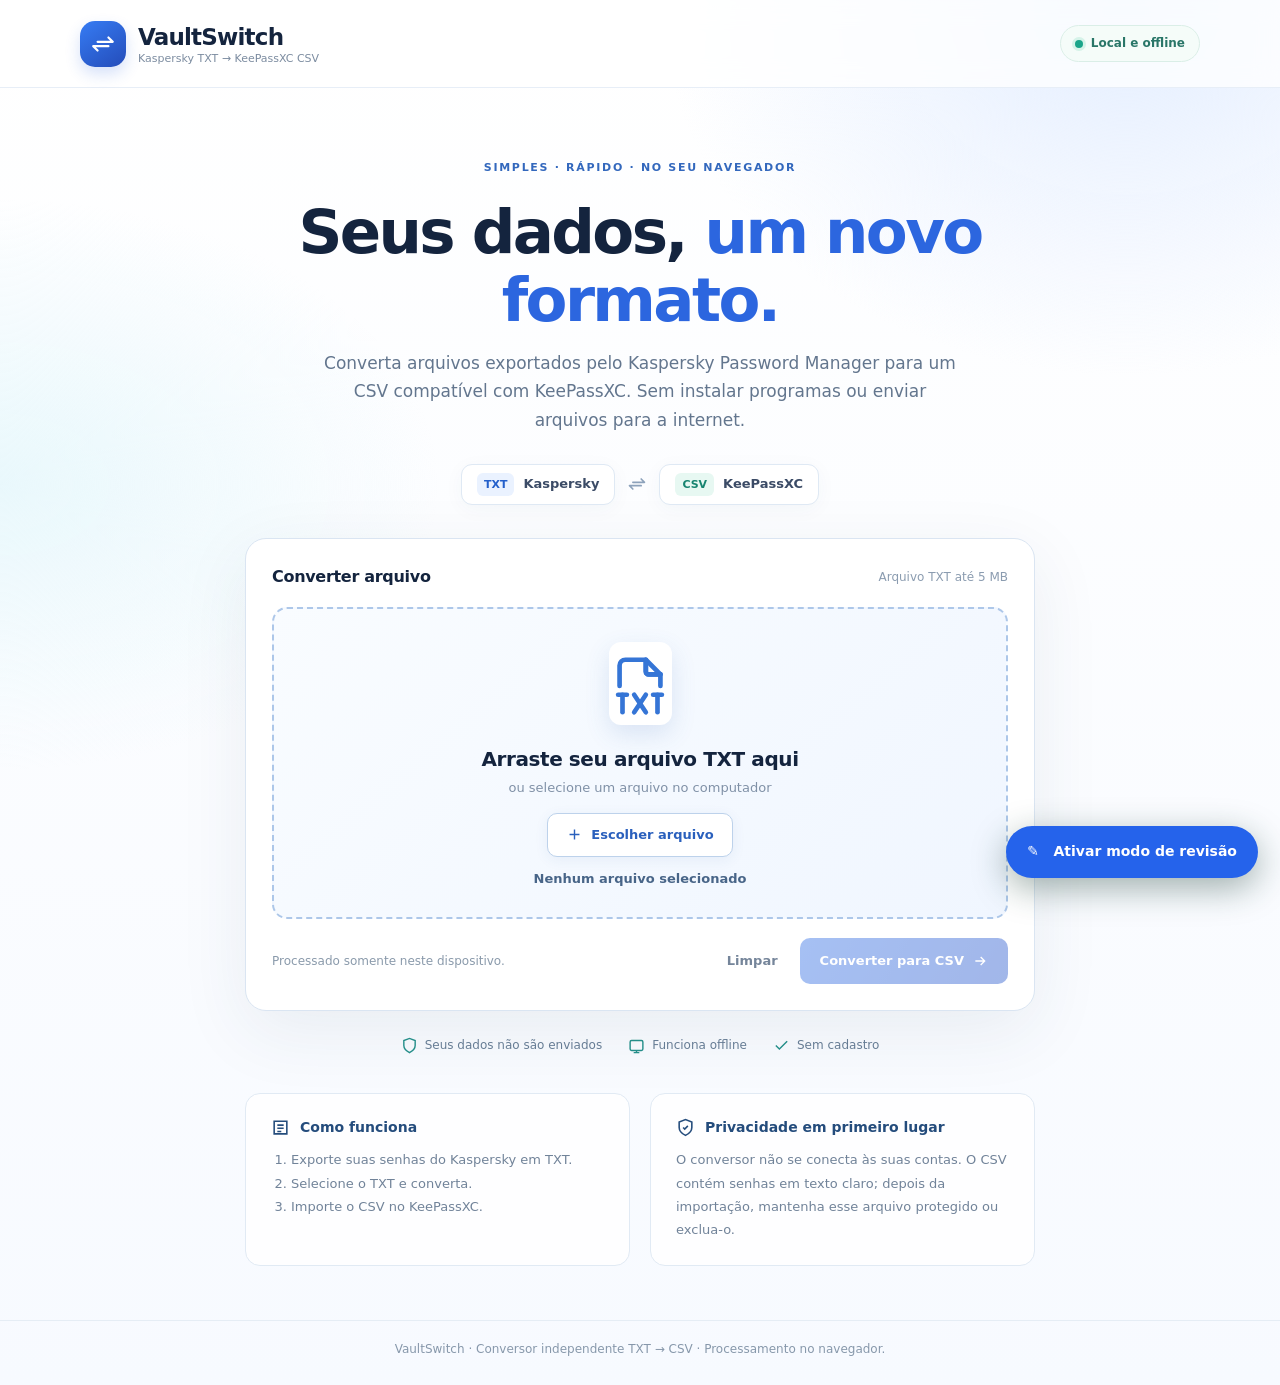
==== commit f9067845: "preview(layout-r2): visual moderno drag-drop e ícones TXT e conversão" ====
--- a/index.html
+++ b/index.html
@@ -3,87 +3,173 @@
 <head>
 <meta charset="UTF-8">
 <meta name="viewport" content="width=device-width,initial-scale=1">
+<meta name="color-scheme" content="light">
 <title>VaultSwitch — Kaspersky TXT para KeePassXC CSV</title>
-<meta name="description" content="Converta localmente um arquivo TXT do Kaspersky Password Manager em CSV para KeePassXC.">
+<meta name="description" content="Converta localmente arquivos TXT do Kaspersky Password Manager em CSV para KeePassXC.">
+<link rel="stylesheet" href="_review/technolife-review.css">
+<script defer src="_review/technolife-review.js" data-project="VAULTSWITCH" data-revision="layout-r2"></script>
 <style>
-:root{color-scheme:light;--ink:#142034;--muted:#5d6b7b;--edge:#d8e2ec;--accent:#2563eb;--soft:#eff6ff;--bg:#f5f8fc;--ok:#147d4d;--error:#b42318}
+:root{color-scheme:light;--ink:#14243e;--muted:#63768e;--blue:#316be4;--stroke:#dce6f2}
 *{box-sizing:border-box}
-body{margin:0;background:linear-gradient(180deg,#f3f7ff 0%,#fff 80%);font:16px/1.55 system-ui,-apple-system,Segoe UI,Roboto,Arial,sans-serif;color:var(--ink);min-height:100vh}
-.wrap{width:min(780px,calc(100% - 36px));margin:auto}
-header{padding:26px 0;border-bottom:1px solid var(--edge);background:rgba(255,255,255,.75)}
-.brand{display:flex;align-items:center;gap:12px;font-size:20px;font-weight:780;letter-spacing:-.5px}
-.logo{display:grid;place-items:center;background:var(--accent);color:white;border-radius:12px;width:41px;height:41px;font-size:21px}
-main{padding:55px 0 36px}
-h1{font-size:clamp(30px,5vw,43px);letter-spacing:-1.4px;line-height:1.13;margin:0 0 15px}
-.lead{color:var(--muted);font-size:17px;max-width:680px;margin:0 0 29px}
-.card{border:1px solid var(--edge);background:#fff;border-radius:20px;box-shadow:0 16px 55px #1e426012;padding:28px}
-.drop{border:2px dashed #a5bce0;border-radius:14px;background:#f8fbff;display:grid;place-items:center;gap:7px;padding:36px 20px;text-align:center;transition:.15s}
-.drop.drag{background:#e9f2ff;border-color:var(--accent)}
-.drop-icon{display:grid;place-items:center;width:58px;height:65px;border:2px solid #7da2dd;border-radius:9px;font-size:18px;font-weight:800;color:#2e5da6;letter-spacing:.5px;background:white}
-.drop strong{font-size:19px}
-.muted,.small{color:var(--muted)}.small{font-size:13px}
-.file-button{display:inline-flex;align-items:center;justify-content:center;border-radius:9px;background:white;color:var(--accent);border:1px solid #9fbbe5;font-weight:700;cursor:pointer;padding:10px 18px;margin-top:8px}
-.file-button:hover{background:var(--soft)}
-input[type=file]{position:absolute;width:1px;height:1px;overflow:hidden;opacity:0;pointer-events:none}
-.file-button:focus-within{outline:3px solid #96baff;outline-offset:2px}
-.file-name{max-width:100%;overflow-wrap:anywhere;color:#23427c;margin:12px 0 0}
-.controls{display:flex;gap:12px;flex-wrap:wrap;align-items:center;margin-top:21px}
-.primary{border:0;cursor:pointer;padding:13px 24px;border-radius:10px;background:var(--accent);color:#fff;font:inherit;font-weight:720}
-.primary:not(:disabled):hover{background:#174dc2}
-.primary:disabled{cursor:not-allowed;opacity:.4}
-.link-button{border:0;background:none;padding:8px;color:var(--muted);font:inherit;cursor:pointer}
-.link-button:hover{text-decoration:underline}
-.status{margin-top:20px;border-radius:12px;padding:14px 17px;background:#f0f5fa;line-height:1.6}
-.status.ok{background:#eaf8f0;color:#11603c}
-.status.bad{background:#fff1f0;color:#9c241a}
-.status[hidden],.details[hidden]{display:none}
-.details{margin-top:14px;padding:16px;background:#fafcff;border:1px solid var(--edge);border-radius:12px}
-.details p{margin:0}.details ul{margin:7px 0 0;padding-left:22px}
-hr{border:0;border-top:1px solid var(--edge);margin:30px 0 22px}
-.info{display:flex;gap:12px;align-items:flex-start;color:var(--muted);font-size:14px}
-.info svg{flex:none;margin-top:2px}
-h2{font-size:17px;margin:0 0 8px}
-.steps{margin:10px 0 0;padding-left:21px;color:var(--muted)}
-footer{color:#738296;font-size:13px;padding:0 0 35px}
-button:focus-visible,.file-button:focus-visible{outline:3px solid #96baff;outline-offset:2px}
-@media(max-width:560px){header{padding:18px 0}main{padding:32px 0}.card{padding:17px;border-radius:15px}.drop{padding:26px 12px}.controls{display:grid}.primary,.link-button{width:100%}}
+html{scroll-behavior:smooth}
+body{margin:0;font:16px/1.55 system-ui,-apple-system,"Segoe UI",Roboto,sans-serif;color:var(--ink);-webkit-font-smoothing:antialiased}
+button,input{font:inherit}button{cursor:pointer}button:disabled{cursor:not-allowed}
+.site{min-height:100vh;background:radial-gradient(ellipse 38% 380px at 88% 1%,#e4eeff 0%,transparent 95%),radial-gradient(ellipse 36% 300px at 0% 35%,#e9f8fc 0%,transparent 95%),linear-gradient(#fff,#f7faff)}
+.wrap{max-width:1120px;width:calc(100% - 60px);margin:auto}
+.topbar{height:88px;background:#ffffffbd;border-bottom:1px solid #e7eef7;backdrop-filter:blur(12px)}
+.topbar .wrap{height:100%;display:flex;justify-content:space-between;align-items:center}
+.brand{display:flex;align-items:center;gap:12px;color:inherit;text-decoration:none}
+.brand-mark{width:46px;height:46px;border-radius:15px;display:grid;place-items:center;background:linear-gradient(145deg,#367cf4,#244cb9);box-shadow:0 7px 15px #265ddd30;color:white}
+.brand-mark svg{width:26px;height:26px}.brand strong{font-size:23px;letter-spacing:-.8px}.brand small{display:block;color:#7c8ca0;font-size:11px;margin-top:-6px}
+.offline{display:flex;align-items:center;gap:8px;border:1px solid #daeee7;background:#f5fcf9;color:#297668;border-radius:30px;padding:8px 14px;font-size:12px;font-weight:700}
+.offline:before{content:"";width:8px;height:8px;border-radius:50%;background:#1ba58a;box-shadow:0 0 0 3px #d6f3e9}
+.hero{padding:66px 0 33px;text-align:center}
+.eyebrow{font-size:11px;color:#3368bd;font-weight:800;letter-spacing:1.7px;text-transform:uppercase}
+.hero h1{font-size:clamp(36px,5.2vw,61px);letter-spacing:-2.6px;line-height:1.12;max-width:850px;margin:19px auto 15px}
+.hero h1 em{font-style:normal;color:#2c66df}
+.hero p{max-width:645px;margin:auto;color:var(--muted);font-size:17px;line-height:1.65}
+.formats{display:flex;justify-content:center;align-items:center;gap:12px;margin:30px auto 0}
+.format{display:flex;align-items:center;gap:9px;font-size:13px;font-weight:750;color:#3b4b66;border:1px solid #dfe9f4;background:#fff;border-radius:11px;padding:8px 15px;box-shadow:0 4px 20px #2147650a}
+.format b{padding:3px 7px;border-radius:6px;color:#2460cb;background:#eaf2ff;font-size:11px}
+.format:last-child b{color:#178470;background:#e7f8f2}
+.format-arrow{color:#8da2bb;display:grid}.format-arrow svg{width:20px;height:20px}
+.converter-card{max-width:790px;margin:auto;border:1px solid #dae5f2;background:#fff;border-radius:21px;padding:26px;box-shadow:0 20px 70px #253b5b14}
+.card-head{display:flex;justify-content:space-between;align-items:center;margin-bottom:18px;gap:8px}
+.card-head h2{font-size:16px;letter-spacing:-.3px;margin:0}.card-head span{color:#8b9cb0;font-size:12px}
+.drop{min-height:268px;padding:28px 20px;text-align:center;display:flex;flex-direction:column;align-items:center;justify-content:center;background:linear-gradient(140deg,#f9fcff,#f0f6ff);border:2px dashed #adc7e9;border-radius:15px;transition:background .2s,border-color .2s,transform .2s}
+.drop.drag,.drop:hover{border-color:#4b84e0;background:#ebf4ff}
+.drop.drag{transform:scale(1.004)}
+.file-icon{height:98px;width:93px;display:grid;place-items:center;position:relative;color:#3575d6;margin-bottom:9px}
+.file-icon:before{content:"";position:absolute;inset:5px 15px 10px;background:white;border-radius:12px;box-shadow:0 9px 25px #3c6db426}
+.file-icon svg{z-index:1;width:70px;height:70px;stroke-width:1.6}
+.drop strong{font-size:20px;letter-spacing:-.4px}.drop-desc{font-size:13px;color:#8091a7;margin-top:3px}
+.file-button{display:inline-flex;align-items:center;justify-content:center;gap:8px;margin-top:14px;padding:11px 18px;background:#fff;border:1px solid #bdd2eb;border-radius:10px;color:#2a60bd;font-weight:750;font-size:13px;box-shadow:0 3px 14px #25559912;cursor:pointer}
+.file-button:hover{box-shadow:0 6px 19px #25559924}.file-button svg{width:17px;height:17px}
+.file-button:focus-within{outline:3px solid #97beff;outline-offset:2px}
+input[type=file]{position:absolute;width:1px;height:1px;opacity:0;pointer-events:none}
+.file-name{max-width:100%;overflow-wrap:anywhere;margin:12px 0 0;color:#486588;font-weight:650;font-size:13px}
+.action-row{margin-top:19px;display:flex;align-items:center;justify-content:space-between;gap:14px}
+.action-row .hint{font-size:12px;color:#8a9aab}
+.actions{display:flex;gap:10px;align-items:center}
+.primary-action{background:linear-gradient(120deg,#326fe6,#2858cd);border:0;color:white;border-radius:10px;padding:13px 20px;font-size:13px;font-weight:750;display:flex;gap:8px;align-items:center;box-shadow:0 9px 20px #2b60d02b}
+.primary-action:hover:not(:disabled){background:#2554c8}.primary-action:disabled{opacity:.43;box-shadow:none}.primary-action svg{width:16px;height:16px}
+.reset-action{padding:10px 12px;border:0;background:transparent;color:#75859a;font-size:13px;font-weight:700}.reset-action:hover{background:#f3f7fd;border-radius:8px}
+.status{margin-top:17px;padding:13px 16px;border-radius:11px;font-size:13px;background:#edf4fb;color:#35516e}
+.status.ok{background:#e8f8ef;color:#11643e}.status.bad{background:#ffefed;color:#a42c2c}
+.status[hidden],.details[hidden]{display:none}.details{margin-top:10px;padding:10px 15px;border:1px solid #e4ebf4;background:#fbfdff;border-radius:10px;font-size:13px;color:#566c87}.details ul{margin:4px 0;padding-left:20px}
+.benefits{max-width:830px;margin:25px auto 38px;display:flex;justify-content:center;gap:26px;flex-wrap:wrap;color:#667c94;font-size:12px}
+.benefits span{display:flex;gap:7px;align-items:center}.benefits svg{width:17px;height:17px;color:#248e89}
+.info-grid{max-width:790px;margin:0 auto 54px;display:grid;grid-template-columns:1fr 1fr;gap:20px}
+.info-card{background:#fffd;border:1px solid #e1eaf4;border-radius:15px;padding:23px 25px}
+.info-card h2{display:flex;align-items:center;gap:10px;font-size:14px;color:#244c7c;margin:0}
+.info-card h2 svg{width:19px;height:19px}.info-card p,.info-card ol{font-size:13px;color:#718399;line-height:1.8;margin:10px 0 0}.info-card ol{padding-left:20px}
+footer{border-top:1px solid #e5edf5;text-align:center;color:#8798ab;font-size:12px;padding:19px 0 27px}
+button:focus-visible,.file-button:focus-visible{outline:3px solid #9ac0ff;outline-offset:3px}
+@media(max-width:650px){.topbar{height:72px}.wrap{width:calc(100% - 32px)}.hero{padding:44px 0 30px}.hero h1{font-size:clamp(34px,9vw,45px);letter-spacing:-1.5px}.hero p{font-size:15px}.converter-card{padding:15px;border-radius:17px}.drop{min-height:255px;padding:23px 12px}.action-row{flex-direction:column;align-items:stretch}.actions{flex-direction:column-reverse;align-items:stretch}.primary-action,.reset-action{justify-content:center;width:100%}.action-row .hint{text-align:center}.formats{gap:5px}.format{gap:5px;padding:7px 9px;font-size:11px}.format b{font-size:10px}.info-grid{grid-template-columns:1fr;gap:14px}.benefits{gap:12px}.offline{font-size:0;padding:10px}.offline:before{width:7px;height:7px}}
+@media(prefers-reduced-motion:reduce){*{transition:none!important}}
 </style>
-<link rel="stylesheet" href="_review/technolife-review.css">
-<script defer src="_review/technolife-review.js" data-project="VAULTSWITCH" data-revision="layout-r1"></script>
 </head>
 <body>
-<header><div class="wrap"><div class="brand"><span class="logo" aria-hidden="true">↔</span><span>VaultSwitch</span></div></div></header>
-<main class="wrap">
-<h1>Do Kaspersky para o KeePassXC.</h1>
-<p class="lead">Selecione o TXT exportado pelo Kaspersky Password Manager e baixe um CSV para importar no KeePassXC. Funciona diretamente neste arquivo HTML, sem instalação, servidor ou conexão com a internet.</p>
-<section class="card" aria-label="Conversor TXT para CSV">
-  <div class="drop" id="drop">
-    <span class="drop-icon" aria-hidden="true">TXT</span>
-    <strong>Arraste seu arquivo TXT para cá</strong>
-    <span class="muted">ou selecione o arquivo no computador</span>
-    <label class="file-button" for="source-file">Escolher arquivo TXT</label>
-    <input id="source-file" type="file" accept=".txt,text/plain">
-    <p id="filename" class="file-name" aria-live="polite">Nenhum arquivo selecionado</p>
-    <span class="small">Arquivos TXT até 5 MB, em UTF-8</span>
-  </div>
-  <div class="controls">
-    <button class="primary" id="convert" type="button" disabled>Converter e baixar CSV</button>
-    <button class="link-button" id="reset" type="button">Limpar seleção</button>
-  </div>
-  <div class="status" id="status" role="status" aria-live="polite" hidden></div>
-  <div class="details" id="details" hidden></div>
-  <hr>
-  <div class="info">
-    <svg xmlns="http://www.w3.org/2000/svg" width="20" height="20" viewBox="0 0 24 24" fill="none" stroke="#2563eb" stroke-width="1.8" stroke-linecap="round" stroke-linejoin="round" aria-hidden="true"><path d="M12 22s8-4 8-10V5l-8-3-8 3v7c0 6 8 10 8 10Z"/><path d="m9 12 2 2 4-4"/></svg>
-    <span>Todo o processamento acontece no seu navegador. Os arquivos não são enviados a nenhum serviço. O CSV gerado contém senhas em texto claro: importe-o no KeePassXC e depois guarde ou exclua o CSV com cuidado.</span>
-  </div>
+<div class="site">
+<header class="topbar"><div class="wrap">
+<a class="brand" href="#conteudo"><span class="brand-mark"><svg aria-hidden="true" focusable="false"
+  xmlns="http://www.w3.org/2000/svg"
+  width="24"
+  height="24"
+  viewBox="0 0 24 24"
+  fill="none"
+  stroke="currentColor"
+  stroke-width="2"
+  stroke-linecap="round"
+  stroke-linejoin="round"
+>
+  <path d="M7 10h14l-4 -4" />
+  <path d="M17 14h-14l4 4" />
+</svg>
+</span><span><strong>VaultSwitch</strong><small>Kaspersky TXT → KeePassXC CSV</small></span></a>
+<span class="offline">Local e offline</span>
+</div></header>
+<main id="conteudo" class="wrap">
+<section class="hero" aria-labelledby="hero-title">
+<span class="eyebrow">Simples · rápido · no seu navegador</span>
+<h1 id="hero-title">Seus dados, <em>um novo formato.</em></h1>
+<p>Converta arquivos exportados pelo Kaspersky Password Manager para um CSV compatível com KeePassXC. Sem instalar programas ou enviar arquivos para a internet.</p>
+<div class="formats" aria-label="Origem TXT Kaspersky, destino CSV KeePassXC">
+<span class="format"><b>TXT</b> Kaspersky</span>
+<span class="format-arrow" aria-hidden="true"><svg aria-hidden="true" focusable="false"
+  xmlns="http://www.w3.org/2000/svg"
+  width="24"
+  height="24"
+  viewBox="0 0 24 24"
+  fill="none"
+  stroke="currentColor"
+  stroke-width="2"
+  stroke-linecap="round"
+  stroke-linejoin="round"
+>
+  <path d="M7 10h14l-4 -4" />
+  <path d="M17 14h-14l4 4" />
+</svg>
+</span>
+<span class="format"><b>CSV</b> KeePassXC</span>
+</div>
 </section>
-<section style="margin-top:28px">
-  <h2>Como usar o CSV</h2>
-  <ol class="steps"><li>Abra o KeePassXC e escolha a opção de importar um arquivo CSV.</li><li>Selecione o CSV gerado e confira as colunas <strong>Group, Title, Username, Password, URL, Notes</strong>.</li><li>Conclua a importação no KeePassXC. O campo <strong>Login name</strong> do Kaspersky, quando presente, fica identificado em <strong>Notes</strong>, junto ao comentário original.</li></ol>
+<section class="converter-card" id="converter" aria-labelledby="converter-title">
+<div class="card-head"><h2 id="converter-title">Converter arquivo</h2><span>Arquivo TXT até 5 MB</span></div>
+<div class="drop" id="drop" data-review-target="upload-area">
+<div class="file-icon" aria-hidden="true"><svg aria-hidden="true" focusable="false"
+  xmlns="http://www.w3.org/2000/svg"
+  width="24"
+  height="24"
+  viewBox="0 0 24 24"
+  fill="none"
+  stroke="currentColor"
+  stroke-width="2"
+  stroke-linecap="round"
+  stroke-linejoin="round"
+>
+  <path d="M14 3v4a1 1 0 0 0 1 1h4" />
+  <path d="M14 3v4a1 1 0 0 0 1 1h4" />
+  <path d="M16.5 15h3" />
+  <path d="M5 12v-7a2 2 0 0 1 2 -2h7l5 5v4" />
+  <path d="M4.5 15h3" />
+  <path d="M6 15v6" />
+  <path d="M18 15v6" />
+  <path d="M10 15l4 6" />
+  <path d="M10 21l4 -6" />
+</svg>
+</div>
+<strong>Arraste seu arquivo TXT aqui</strong>
+<span class="drop-desc">ou selecione um arquivo no computador</span>
+<label class="file-button" for="source-file"><svg viewBox="0 0 24 24" fill="none" stroke="currentColor" stroke-width="2" aria-hidden="true"><path d="M12 5v14M5 12h14"/></svg>Escolher arquivo</label>
+<input id="source-file" type="file" accept=".txt,text/plain" aria-label="Selecionar TXT exportado pelo Kaspersky">
+<p id="filename" class="file-name" aria-live="polite">Nenhum arquivo selecionado</p>
+</div>
+<div class="action-row">
+<span class="hint">Processado somente neste dispositivo.</span>
+<div class="actions">
+<button id="reset" class="reset-action" type="button">Limpar</button>
+<button id="convert" class="primary-action" type="button" disabled>Converter para CSV <svg viewBox="0 0 24 24" fill="none" stroke="currentColor" stroke-width="2" aria-hidden="true"><path d="M5 12h14M13 6l6 6-6 6"/></svg></button>
+</div>
+</div>
+<div id="status" class="status" role="status" aria-live="polite" hidden></div>
+<div id="details" class="details" hidden></div>
 </section>
+<div class="benefits" aria-label="Características">
+<span><svg viewBox="0 0 24 24" fill="none" stroke="currentColor" stroke-width="2"><path d="M12 22s8-4 8-10V5l-8-3-8 3v7c0 6 8 10 8 10z"/></svg>Seus dados não são enviados</span>
+<span><svg viewBox="0 0 24 24" fill="none" stroke="currentColor" stroke-width="2"><rect x="3" y="5" width="18" height="14" rx="2"/><path d="M8 22h8M12 19v3"/></svg>Funciona offline</span>
+<span><svg viewBox="0 0 24 24" fill="none" stroke="currentColor" stroke-width="2"><path d="M4 12l5 5L20 6"/></svg>Sem cadastro</span>
+</div>
+<div class="info-grid">
+<section class="info-card"><h2><svg viewBox="0 0 24 24" fill="none" stroke="currentColor" stroke-width="2"><path d="M4 4h16v16H4zM8 9h8M8 13h8M8 17h5"/></svg>Como funciona</h2>
+<ol><li>Exporte suas senhas do Kaspersky em TXT.</li><li>Selecione o TXT e converta.</li><li>Importe o CSV no KeePassXC.</li></ol>
+</section>
+<section class="info-card"><h2><svg viewBox="0 0 24 24" fill="none" stroke="currentColor" stroke-width="2"><path d="M12 22s8-4 8-10V5l-8-3-8 3v7c0 6 8 10 8 10z"/><path d="m9 12 2 2 4-4"/></svg>Privacidade em primeiro lugar</h2>
+<p>O conversor não se conecta às suas contas. O CSV contém senhas em texto claro; depois da importação, mantenha esse arquivo protegido ou exclua-o.</p></section>
+</div>
 </main>
-<footer class="wrap">VaultSwitch · Conversor local em arquivo único · HTML + CSS + JavaScript</footer>
+<footer>VaultSwitch · Conversor independente TXT → CSV · Processamento no navegador.</footer>
+</div>
 <script>(function initializeVaultSwitchKasperskyParser(globalScope, factory) {
   "use strict";
 
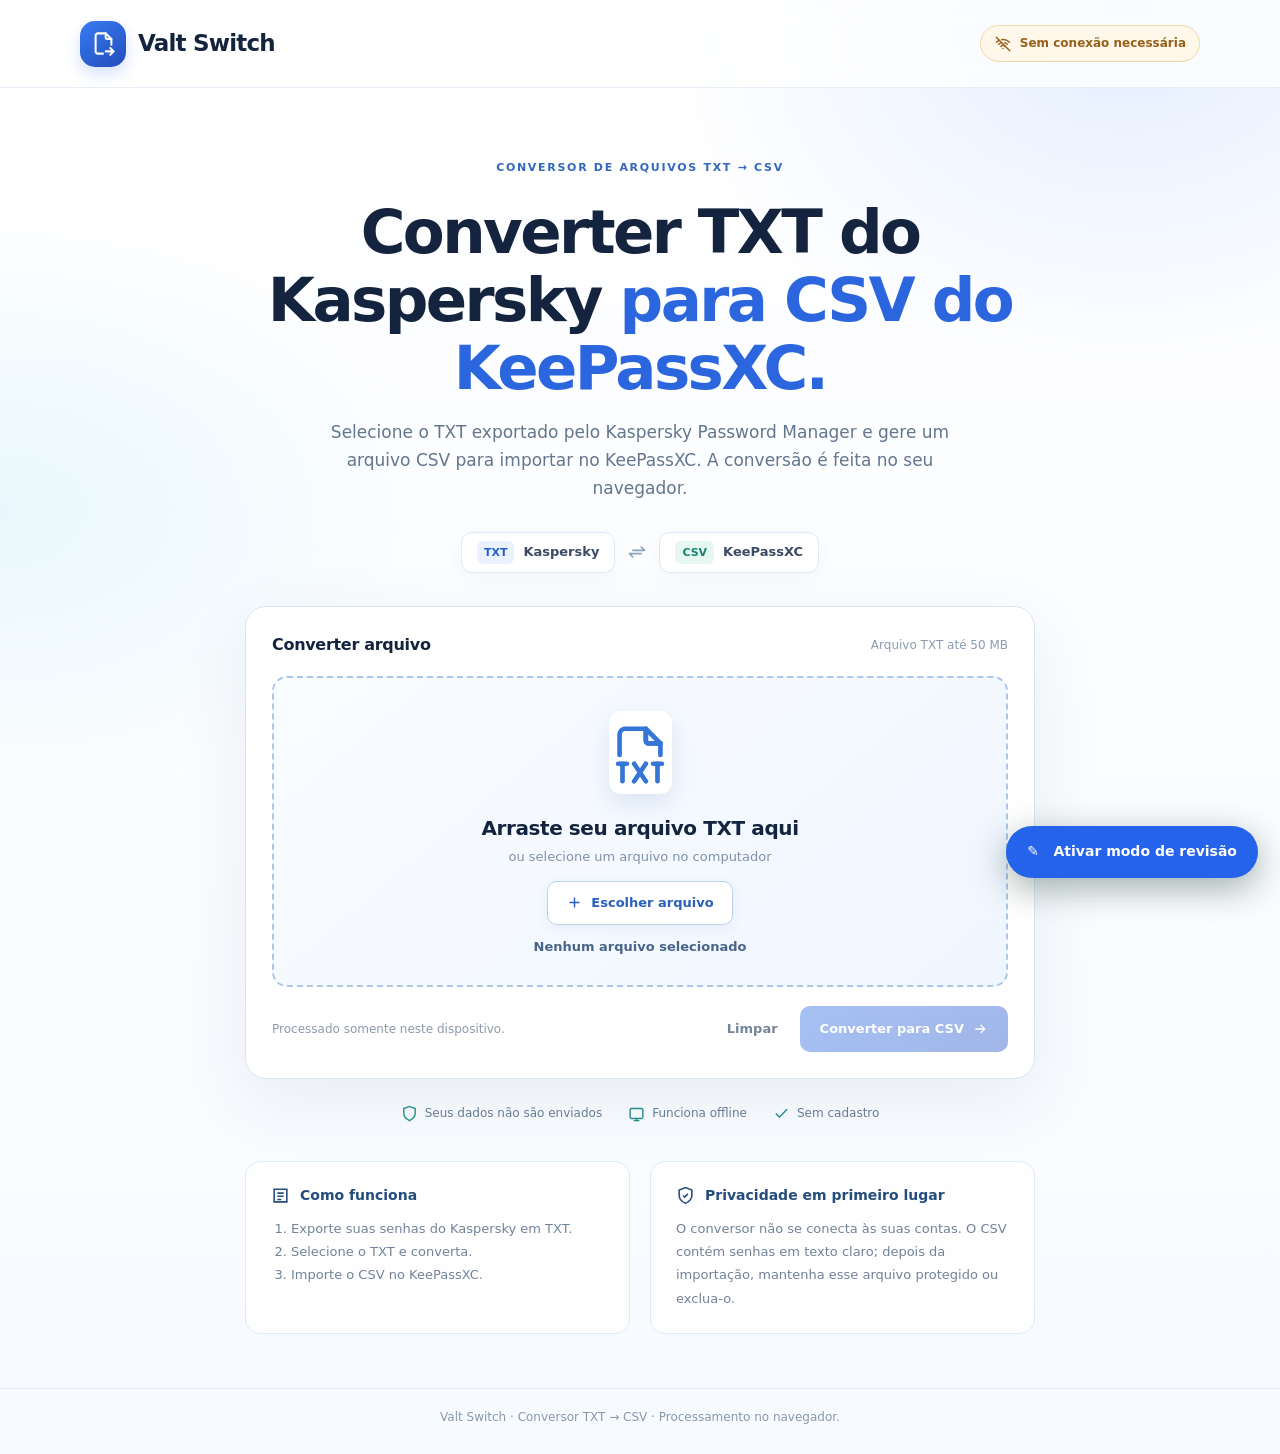
==== commit aa4a9ef6: "preview(layout-r3): copy funcional, nova marca e indicador offline" ====
--- a/index.html
+++ b/index.html
@@ -4,10 +4,10 @@
 <meta charset="UTF-8">
 <meta name="viewport" content="width=device-width,initial-scale=1">
 <meta name="color-scheme" content="light">
-<title>VaultSwitch — Kaspersky TXT para KeePassXC CSV</title>
+<title>Valt Switch — Kaspersky TXT para KeePassXC CSV</title>
 <meta name="description" content="Converta localmente arquivos TXT do Kaspersky Password Manager em CSV para KeePassXC.">
 <link rel="stylesheet" href="_review/technolife-review.css">
-<script defer src="_review/technolife-review.js" data-project="VAULTSWITCH" data-revision="layout-r2"></script>
+<script defer src="_review/technolife-review.js" data-project="VAULTSWITCH" data-revision="layout-r3"></script>
 <style>
 :root{color-scheme:light;--ink:#14243e;--muted:#63768e;--blue:#316be4;--stroke:#dce6f2}
 *{box-sizing:border-box}
@@ -20,9 +20,9 @@
 .topbar .wrap{height:100%;display:flex;justify-content:space-between;align-items:center}
 .brand{display:flex;align-items:center;gap:12px;color:inherit;text-decoration:none}
 .brand-mark{width:46px;height:46px;border-radius:15px;display:grid;place-items:center;background:linear-gradient(145deg,#367cf4,#244cb9);box-shadow:0 7px 15px #265ddd30;color:white}
-.brand-mark svg{width:26px;height:26px}.brand strong{font-size:23px;letter-spacing:-.8px}.brand small{display:block;color:#7c8ca0;font-size:11px;margin-top:-6px}
-.offline{display:flex;align-items:center;gap:8px;border:1px solid #daeee7;background:#f5fcf9;color:#297668;border-radius:30px;padding:8px 14px;font-size:12px;font-weight:700}
-.offline:before{content:"";width:8px;height:8px;border-radius:50%;background:#1ba58a;box-shadow:0 0 0 3px #d6f3e9}
+.brand-mark svg{width:26px;height:26px}.brand strong{font-size:23px;letter-spacing:-.8px;font-weight:800}.brand-mark svg{width:27px;height:27px;stroke-width:1.8}
+.offline{display:flex;align-items:center;gap:8px;border:1px solid #f0d7a8;background:#fff7e9;color:#95601b;border-radius:30px;padding:8px 13px;font-size:12px;font-weight:740}.offline svg{display:block;width:18px;height:18px;stroke-width:1.9}
+
 .hero{padding:66px 0 33px;text-align:center}
 .eyebrow{font-size:11px;color:#3368bd;font-weight:800;letter-spacing:1.7px;text-transform:uppercase}
 .hero h1{font-size:clamp(36px,5.2vw,61px);letter-spacing:-2.6px;line-height:1.12;max-width:850px;margin:19px auto 15px}
@@ -65,14 +65,14 @@
 .info-card h2 svg{width:19px;height:19px}.info-card p,.info-card ol{font-size:13px;color:#718399;line-height:1.8;margin:10px 0 0}.info-card ol{padding-left:20px}
 footer{border-top:1px solid #e5edf5;text-align:center;color:#8798ab;font-size:12px;padding:19px 0 27px}
 button:focus-visible,.file-button:focus-visible{outline:3px solid #9ac0ff;outline-offset:3px}
-@media(max-width:650px){.topbar{height:72px}.wrap{width:calc(100% - 32px)}.hero{padding:44px 0 30px}.hero h1{font-size:clamp(34px,9vw,45px);letter-spacing:-1.5px}.hero p{font-size:15px}.converter-card{padding:15px;border-radius:17px}.drop{min-height:255px;padding:23px 12px}.action-row{flex-direction:column;align-items:stretch}.actions{flex-direction:column-reverse;align-items:stretch}.primary-action,.reset-action{justify-content:center;width:100%}.action-row .hint{text-align:center}.formats{gap:5px}.format{gap:5px;padding:7px 9px;font-size:11px}.format b{font-size:10px}.info-grid{grid-template-columns:1fr;gap:14px}.benefits{gap:12px}.offline{font-size:0;padding:10px}.offline:before{width:7px;height:7px}}
+@media(max-width:650px){.topbar{height:72px}.wrap{width:calc(100% - 32px)}.hero{padding:44px 0 30px}.hero h1{font-size:clamp(34px,9vw,45px);letter-spacing:-1.5px}.hero p{font-size:15px}.converter-card{padding:15px;border-radius:17px}.drop{min-height:255px;padding:23px 12px}.action-row{flex-direction:column;align-items:stretch}.actions{flex-direction:column-reverse;align-items:stretch}.primary-action,.reset-action{justify-content:center;width:100%}.action-row .hint{text-align:center}.formats{gap:5px}.format{gap:5px;padding:7px 9px;font-size:11px}.format b{font-size:10px}.info-grid{grid-template-columns:1fr;gap:14px}.benefits{gap:12px}.offline{padding:10px}.offline span{display:none}.offline svg{width:18px;height:18px}}
 @media(prefers-reduced-motion:reduce){*{transition:none!important}}
 </style>
 </head>
 <body>
 <div class="site">
 <header class="topbar"><div class="wrap">
-<a class="brand" href="#conteudo"><span class="brand-mark"><svg aria-hidden="true" focusable="false"
+<a class="brand" href="#conteudo" aria-label="Valt Switch — ir ao conversor"><span class="brand-mark"><svg aria-hidden="true" focusable="false"
   xmlns="http://www.w3.org/2000/svg"
   width="24"
   height="24"
@@ -83,17 +83,34 @@
   stroke-linecap="round"
   stroke-linejoin="round"
 >
-  <path d="M7 10h14l-4 -4" />
-  <path d="M17 14h-14l4 4" />
+  <path d="M14 3v4a1 1 0 0 0 1 1h4" />
+  <path d="M11.5 21h-4.5a2 2 0 0 1 -2 -2v-14a2 2 0 0 1 2 -2h7l5 5v5m-5 6h7m-3 -3l3 3l-3 3" />
 </svg>
-</span><span><strong>VaultSwitch</strong><small>Kaspersky TXT → KeePassXC CSV</small></span></a>
-<span class="offline">Local e offline</span>
+</span><strong>Valt Switch</strong></a>
+<span class="offline" aria-label="Sem internet necessária"><svg aria-hidden="true" focusable="false"
+  xmlns="http://www.w3.org/2000/svg"
+  width="24"
+  height="24"
+  viewBox="0 0 24 24"
+  fill="none"
+  stroke="currentColor"
+  stroke-width="2"
+  stroke-linecap="round"
+  stroke-linejoin="round"
+>
+  <path d="M12 18l.01 0" />
+  <path d="M9.172 15.172a4 4 0 0 1 5.656 0" />
+  <path d="M6.343 12.343a7.963 7.963 0 0 1 3.864 -2.14m4.163 .155a7.965 7.965 0 0 1 3.287 2" />
+  <path d="M3.515 9.515a12 12 0 0 1 3.544 -2.455m3.101 -.92a12 12 0 0 1 10.325 3.374" />
+  <path d="M3 3l18 18" />
+</svg>
+<span>Sem conexão necessária</span></span>
 </div></header>
 <main id="conteudo" class="wrap">
 <section class="hero" aria-labelledby="hero-title">
-<span class="eyebrow">Simples · rápido · no seu navegador</span>
-<h1 id="hero-title">Seus dados, <em>um novo formato.</em></h1>
-<p>Converta arquivos exportados pelo Kaspersky Password Manager para um CSV compatível com KeePassXC. Sem instalar programas ou enviar arquivos para a internet.</p>
+<span class="eyebrow">Conversor de arquivos TXT → CSV</span>
+<h1 id="hero-title">Converter TXT do Kaspersky <em>para CSV do KeePassXC.</em></h1>
+<p>Selecione o TXT exportado pelo Kaspersky Password Manager e gere um arquivo CSV para importar no KeePassXC. A conversão é feita no seu navegador.</p>
 <div class="formats" aria-label="Origem TXT Kaspersky, destino CSV KeePassXC">
 <span class="format"><b>TXT</b> Kaspersky</span>
 <span class="format-arrow" aria-hidden="true"><svg aria-hidden="true" focusable="false"
@@ -115,7 +132,7 @@
 </div>
 </section>
 <section class="converter-card" id="converter" aria-labelledby="converter-title">
-<div class="card-head"><h2 id="converter-title">Converter arquivo</h2><span>Arquivo TXT até 5 MB</span></div>
+<div class="card-head"><h2 id="converter-title">Converter arquivo</h2><span>Arquivo TXT até 50 MB</span></div>
 <div class="drop" id="drop" data-review-target="upload-area">
 <div class="file-icon" aria-hidden="true"><svg aria-hidden="true" focusable="false"
   xmlns="http://www.w3.org/2000/svg"
@@ -149,7 +166,7 @@
 <span class="hint">Processado somente neste dispositivo.</span>
 <div class="actions">
 <button id="reset" class="reset-action" type="button">Limpar</button>
-<button id="convert" class="primary-action" type="button" disabled>Converter para CSV <svg viewBox="0 0 24 24" fill="none" stroke="currentColor" stroke-width="2" aria-hidden="true"><path d="M5 12h14M13 6l6 6-6 6"/></svg></button>
+<button id="convert" class="primary-action" type="button" disabled><span id="convert-label">Converter para CSV</span> <svg viewBox="0 0 24 24" fill="none" stroke="currentColor" stroke-width="2" aria-hidden="true"><path d="M5 12h14M13 6l6 6-6 6"/></svg></button>
 </div>
 </div>
 <div id="status" class="status" role="status" aria-live="polite" hidden></div>
@@ -168,7 +185,7 @@
 <p>O conversor não se conecta às suas contas. O CSV contém senhas em texto claro; depois da importação, mantenha esse arquivo protegido ou exclua-o.</p></section>
 </div>
 </main>
-<footer>VaultSwitch · Conversor independente TXT → CSV · Processamento no navegador.</footer>
+<footer>Valt Switch · Conversor TXT → CSV · Processamento no navegador.</footer>
 </div>
 <script>(function initializeVaultSwitchKasperskyParser(globalScope, factory) {
   "use strict";
@@ -185,7 +202,7 @@
 })(typeof globalThis === "undefined" ? this : globalThis, function createParserApi() {
   "use strict";
 
-  const DEFAULT_MAX_BYTES = 5 * 1024 * 1024;
+  const DEFAULT_MAX_BYTES = 50 * 1024 * 1024;
 
   const SECTION_DEFINITIONS = Object.freeze({
     Websites: Object.freeze({
@@ -924,7 +941,7 @@
 })(typeof globalThis === "undefined" ? this : globalThis, function createCsvApi() {
   "use strict";
 
-  const DEFAULT_MAX_CSV_BYTES = 20 * 1024 * 1024;
+  const DEFAULT_MAX_CSV_BYTES = 100 * 1024 * 1024;
   const CSV_COLUMNS = Object.freeze([
     "Group",
     "Title",
@@ -1260,7 +1277,7 @@
 
   var messages = {
     EMPTY_FILE: "O arquivo está vazio.",
-    FILE_TOO_LARGE: "O arquivo excede o limite de 5 MB.",
+    FILE_TOO_LARGE: "O arquivo excede o limite de 50 MB.",
     ENCODING_UNSUPPORTED: "A codificação deste TXT não é suportada. Exporte em UTF-8.",
     INVALID_UTF8: "O TXT não está em UTF-8.",
     INVALID_LINE_ENDING: "O TXT contém quebras de linha não reconhecidas.",
@@ -1341,9 +1358,9 @@
     if (busy || !selectedFile) return;
     busy = true;
     convertButton.disabled = true;
-    convertButton.textContent = "Convertendo...";
+    document.getElementById("convert-label").textContent = "Convertendo...";
     try {
-      if (selectedFile.size > 5 * 1024 * 1024) {
+      if (selectedFile.size > 50 * 1024 * 1024) {
         show(messages.FILE_TOO_LARGE, "bad");
         return;
       }
@@ -1378,7 +1395,7 @@
       show("Não foi possível completar a conversão. Confira o TXT e tente novamente.", "bad");
     } finally {
       busy = false;
-      convertButton.textContent = "Converter e baixar CSV";
+      document.getElementById("convert-label").textContent = "Converter para CSV";
       convertButton.disabled = !selectedFile;
     }
   }
